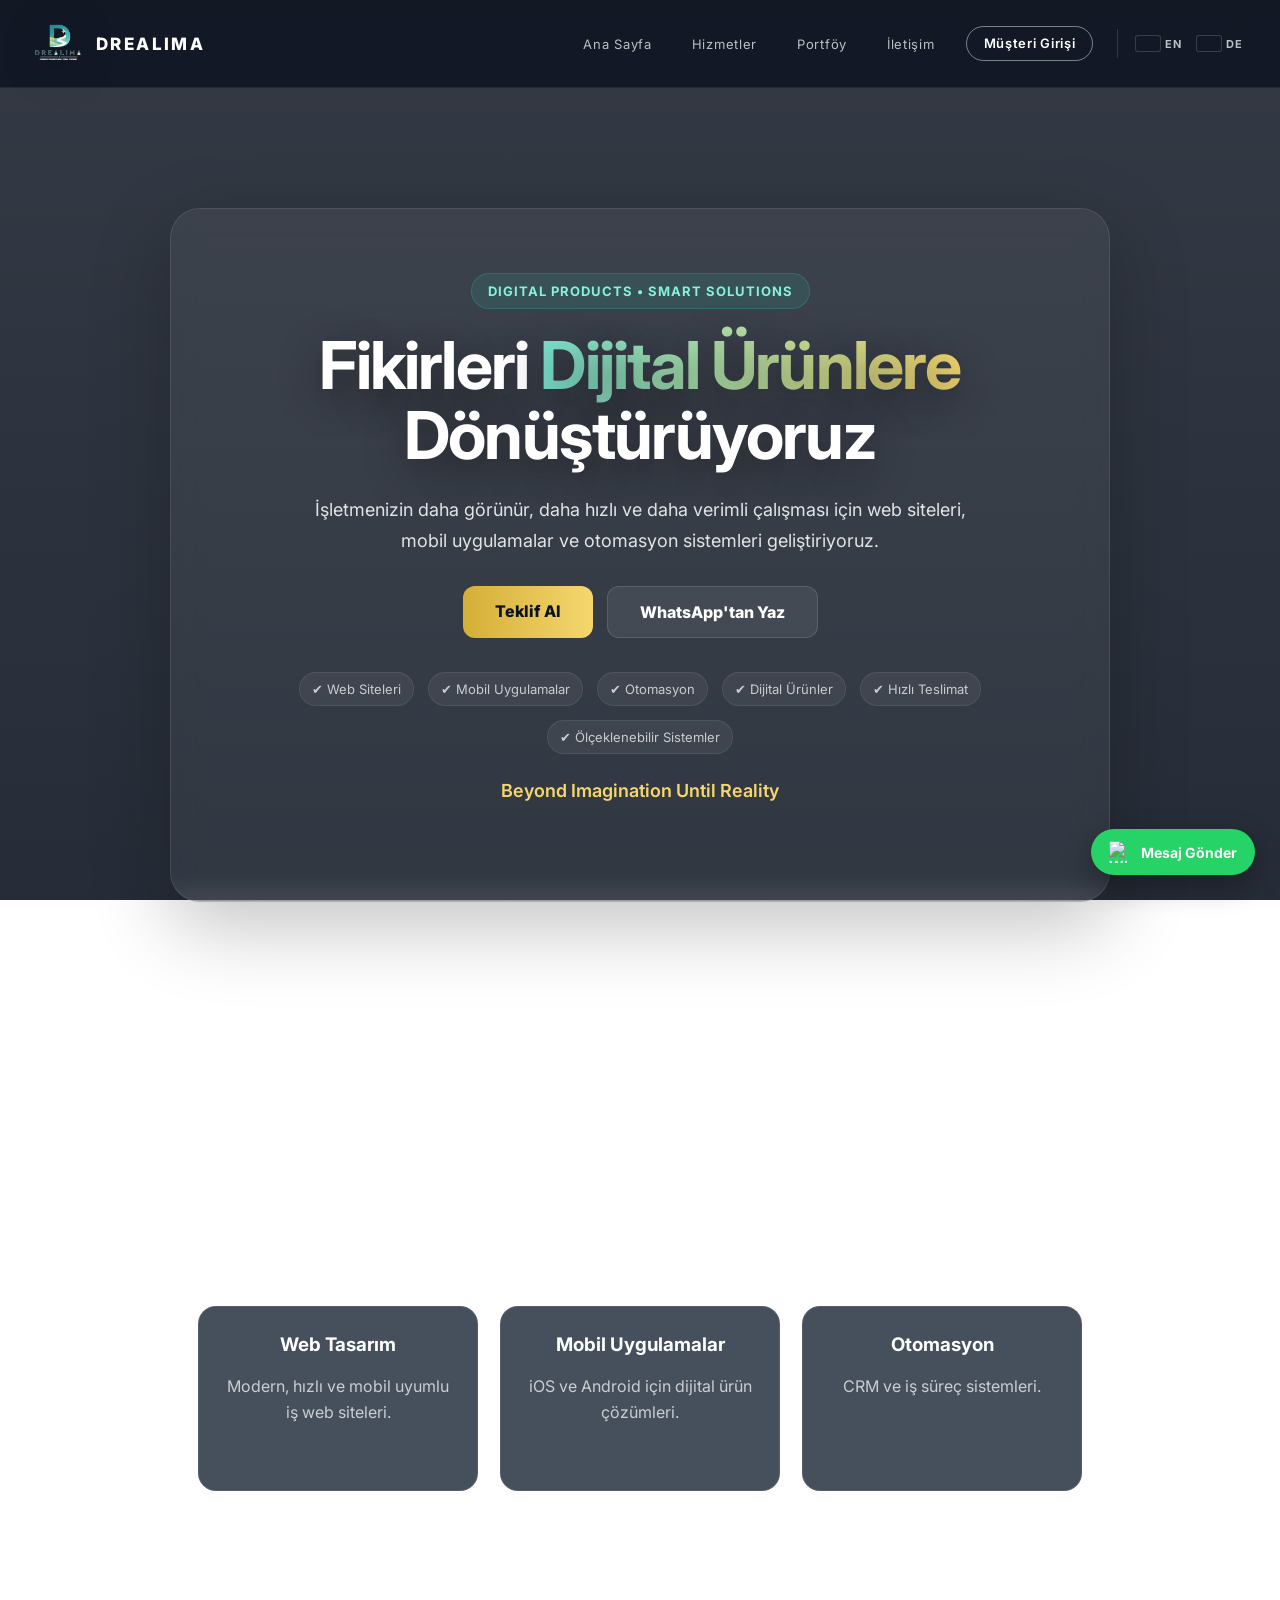
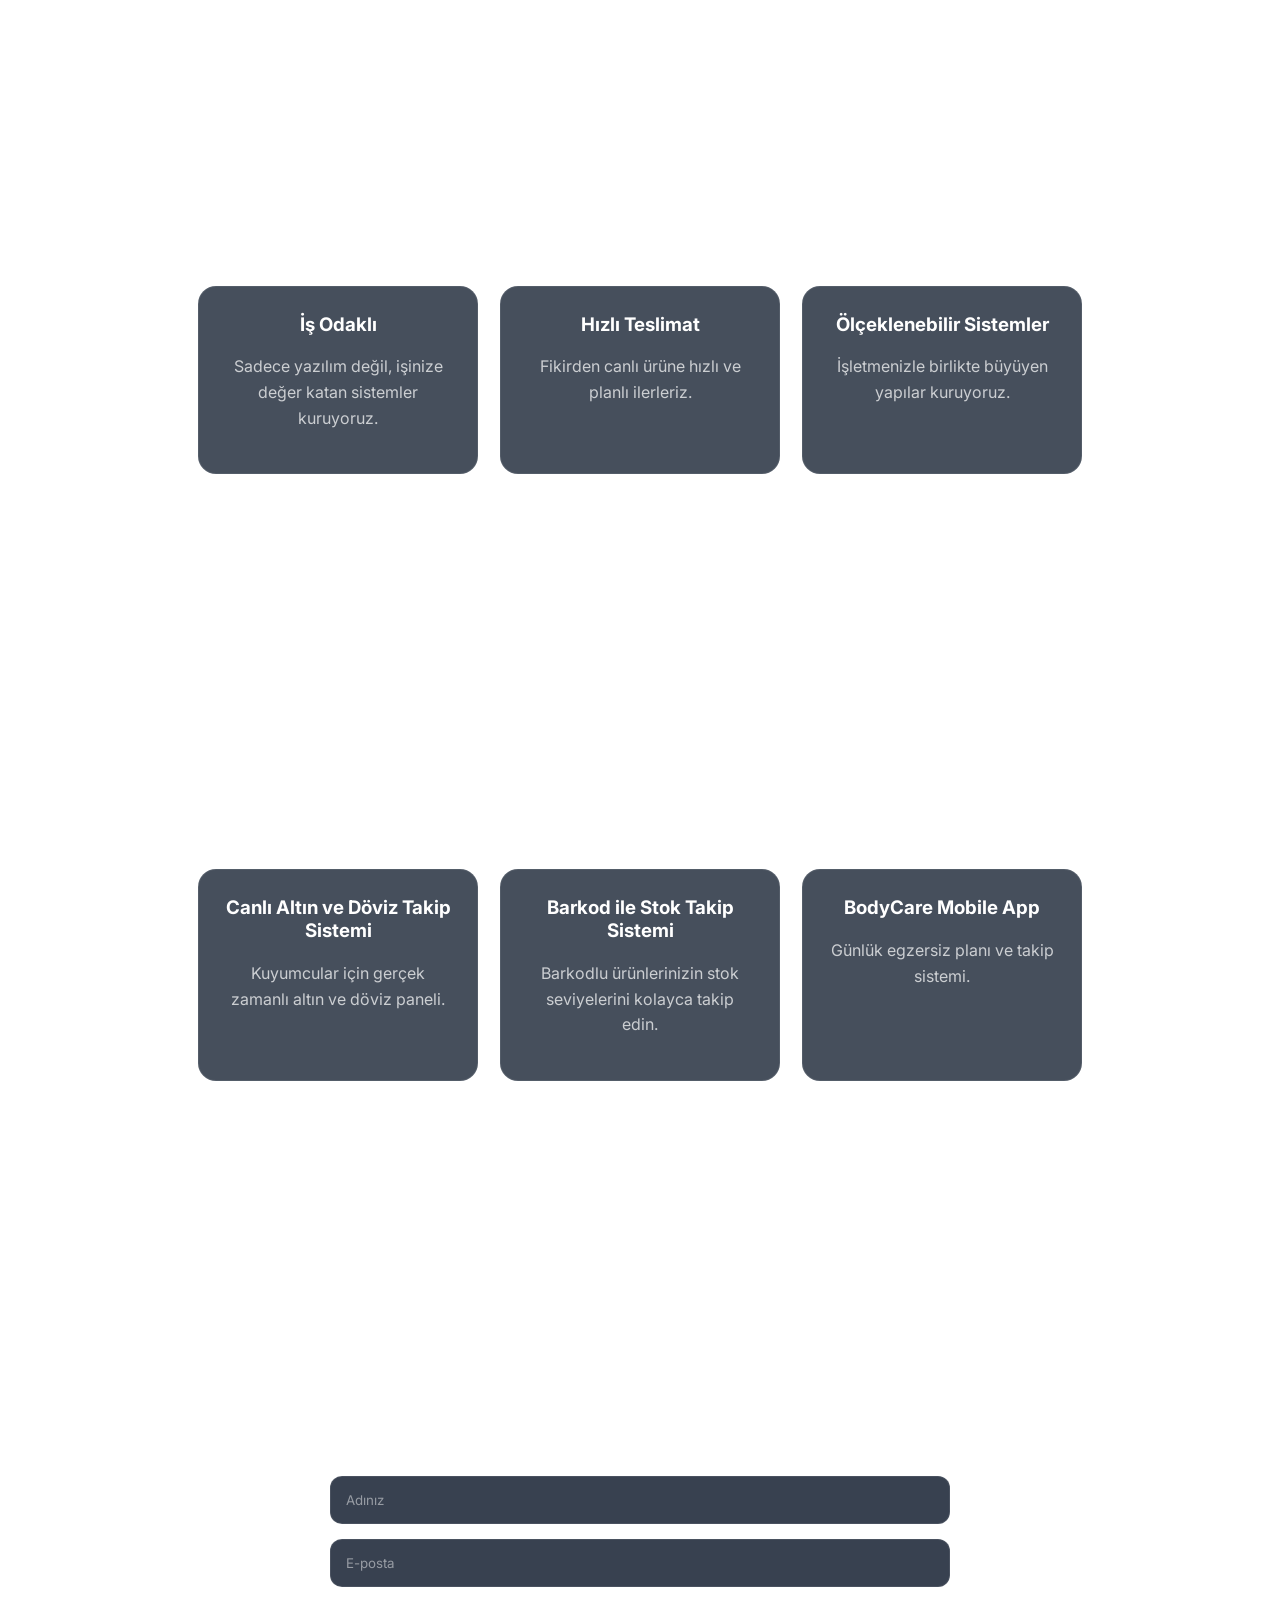
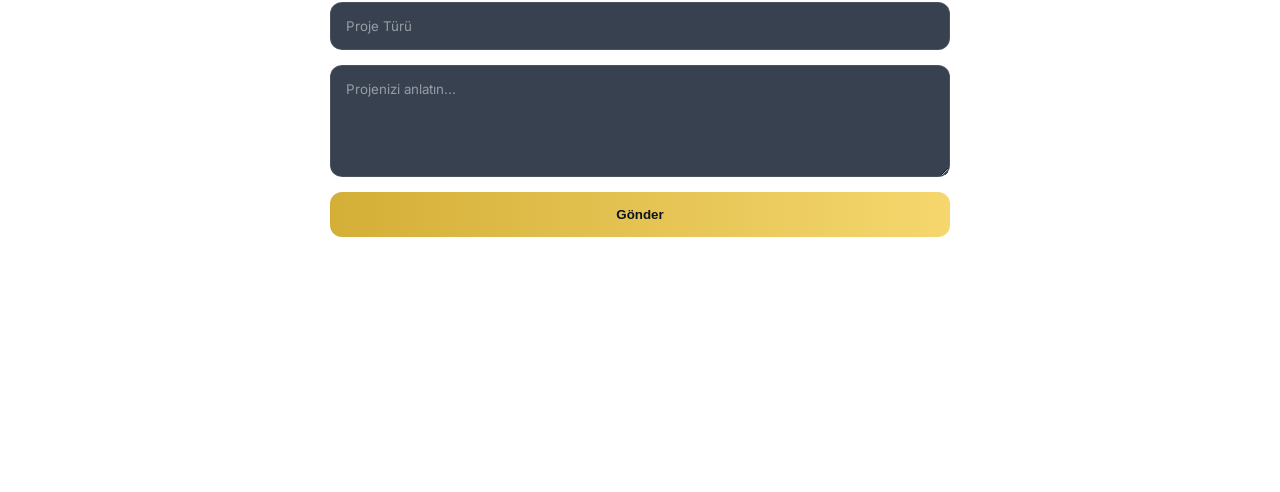
==== index.html @ a4b2d935 "Ana bölüm yukarı taşındı" ====
<!DOCTYPE html>
<html lang="tr">
<head>
<meta charset="UTF-8">
<meta name="viewport" content="width=device-width, initial-scale=1.0">
<title>DREALIMA - Dijital Büyüme Sistemleri</title>
<link rel="icon" href="minilogo.png" type="image/png">

<script async src="https://www.googletagmanager.com/gtag/js?id=AW-18131739913"></script>
<script>
window.dataLayer = window.dataLayer || [];
function gtag(){dataLayer.push(arguments);}
gtag('js', new Date());
gtag('config', 'AW-18131739913');
</script>

<link href="https://fonts.googleapis.com/css2?family=Inter:wght@300;400;500;600;700;800&display=swap" rel="stylesheet">
<link rel="stylesheet" href="https://cdnjs.cloudflare.com/ajax/libs/font-awesome/6.5.0/css/all.min.css">

<style>
.client-portal-button {
    display: inline-flex;
    align-items: center;
    justify-content: center;
    padding: 10px 17px;
    border: 1px solid rgba(255, 255, 255, 0.45);
    border-radius: 999px;
    color: #ffffff;
    text-decoration: none;
    font-weight: 600;
    line-height: 1;
    white-space: nowrap;
    transition: 0.2s ease;
}

.client-portal-button:hover {
    color: #081a3f;
    background: #ffffff;
}
* {
  box-sizing: border-box;
}

html {
  scroll-behavior: smooth;
}

body {
  margin: 0;
  font-family: 'Inter', sans-serif;
  color: #ffffff;
  background:
    linear-gradient(rgba(8, 15, 28, 0.82), rgba(8, 15, 28, 0.88)),
    url("bgimage.jpeg");
  background-size: cover;
  background-position: center;
  background-attachment: fixed;
}

/* NAVBAR */
header {
  position: sticky;
  top: 0;
  z-index: 1000;
  height: 88px;
  display: grid;
  grid-template-columns: minmax(220px, 1fr) auto;
  align-items: center;
  column-gap: 28px;
  padding: 16px 60px;
  background: rgba(8, 15, 28, 0.76);
  backdrop-filter: blur(18px);
  border-bottom: 1px solid rgba(255,255,255,0.08);
}

.logo {
  display: flex;
  align-items: center;
  gap: 12px;
  justify-self: start;
  text-decoration: none;
}

.logo img {
  width: 52px;
  height: 52px;
  object-fit: contain;
  display: block;
  filter: drop-shadow(0 8px 22px rgba(0,0,0,0.35));
}

.logo-text {
  color: #ffffff;
  font-size: 17px;
  font-weight: 800;
  letter-spacing: 2.4px;
  white-space: nowrap;
}

nav {
  display: flex;
  gap: 22px;
  align-items: center;
  justify-self: end;
}

nav a {
  color: rgba(255,255,255,0.72);
  text-decoration: none;
  font-size: 13px;
  letter-spacing: 0.7px;
  padding: 8px 9px;
  white-space: nowrap;
  border-radius: 8px;
  transition: 0.25s;
}

nav a:hover {
  color: white;
  background: rgba(255,255,255,0.07);
}

.hamburger {
  display: none;
  font-size: 28px;
  cursor: pointer;
}

.lang-switch {
  display: flex;
  align-items: center;
  gap: 4px;
  margin-left: 2px;
  padding-left: 12px;
  border-left: 1px solid rgba(255,255,255,0.14);
}

.lang-switch a {
  display: inline-flex;
  align-items: center;
  gap: 5px;
  padding: 7px 6px;
  font-size: 11px;
  font-weight: 700;
  letter-spacing: 0.4px;
}

.lang-switch img {
  width: 24px;
  height: 15px;
  object-fit: cover;
  border-radius: 2px;
  box-shadow: 0 0 0 1px rgba(255,255,255,0.16);
}

.instagram-icon {
  display: flex;
  align-items: center;
  justify-content: center;
  width: 27px;
  height: 27px;
  background: linear-gradient(45deg, #f58529, #dd2a7b, #8134af);
  color: white;
  border-radius: 50%;
  font-size: 18px;
}

.instagram-icon:hover {
  transform: scale(1.1);
}

/* HERO */
.hero {
  max-width: 1120px;
  margin: 40px auto 80px;
  padding: 80px 28px;
  text-align: center;
}

.hero-content {
  max-width: 940px;
  margin: 0 auto;
  padding: 64px 42px;
  background: rgba(255,255,255,0.055);
  border: 1px solid rgba(255,255,255,0.09);
  border-radius: 30px;
  backdrop-filter: blur(12px);
  box-shadow: 0 24px 80px rgba(0,0,0,0.24);
}

.eyebrow {
  display: inline-block;
  margin-bottom: 22px;
  padding: 9px 16px;
  border-radius: 999px;
  background: rgba(44,190,172,0.13);
  border: 1px solid rgba(44,190,172,0.24);
  color: #87f1de;
  font-size: 13px;
  font-weight: 700;
  letter-spacing: 1px;
}

.hero h1 {
  font-size: clamp(38px, 5.5vw, 66px);
  line-height: 1.06;
  margin: 0 0 24px;
  letter-spacing: -1.8px;
  text-shadow: 0 12px 42px rgba(0,0,0,0.45);
}

.hero h1 span {
  background: linear-gradient(90deg, #7ce6d4, #f5d76e);
  -webkit-background-clip: text;
  -webkit-text-fill-color: transparent;
}

.hero p {
  font-size: 18px;
  color: rgba(255,255,255,0.86);
  max-width: 700px;
  margin: 0 auto 30px;
  line-height: 1.7;
}

.hero-actions {
  display: flex;
  gap: 14px;
  justify-content: center;
  flex-wrap: wrap;
}

.btn {
  background: linear-gradient(90deg, #d4af37, #f5d76e);
  color: #0b1220;
  padding: 15px 32px;
  border-radius: 12px;
  font-weight: 800;
  text-decoration: none;
  display: inline-block;
  border: none;
  cursor: pointer;
  transition: 0.3s;
}

.btn:hover {
  transform: translateY(-2px);
  box-shadow: 0 14px 34px rgba(212,175,55,0.22);
}

.btn.secondary {
  background: rgba(255,255,255,0.07);
  color: white;
  border: 1px solid rgba(255,255,255,0.13);
}

.trust {
  margin-top: 34px;
  display: flex;
  justify-content: center;
  gap: 14px;
  flex-wrap: wrap;
  font-size: 13px;
  color: rgba(255,255,255,0.72);
}

.trust span {
  padding: 8px 12px;
  border-radius: 999px;
  background: rgba(255,255,255,0.055);
  border: 1px solid rgba(255,255,255,0.08);
}

/* SECTIONS */
.section {
  padding: 90px 60px;
  text-align: center;
}

.section-wrapper {
  max-width: 1120px;
  margin: 0 auto;
  padding: 60px 40px;
  background: rgba(255,255,255,0.045);
  border: 1px solid rgba(255,255,255,0.085);
  border-radius: 24px;
  backdrop-filter: blur(12px);
  transition: 0.3s;
}

.section-wrapper:hover {
  transform: translateY(-2px);
  border-color: rgba(212,175,55,0.22);
}

.section h2 {
  display: inline-block;
  padding: 10px 24px;
  margin: 0 0 42px;
  background: rgba(255,255,255,0.055);
  border: 1px solid rgba(255,255,255,0.09);
  border-radius: 14px;
  font-weight: 700;
  letter-spacing: 0.4px;
}

.cards {
  display: flex;
  justify-content: center;
  gap: 22px;
  flex-wrap: wrap;
}

.card {
  width: 280px;
  min-height: 185px;
  padding: 26px;
  border-radius: 18px;
  background: rgba(13, 24, 42, 0.76);
  border: 1px solid rgba(255,255,255,0.08);
  cursor: pointer;
  transition: 0.3s;
  backdrop-filter: blur(10px);
}

.card:hover {
  transform: translateY(-7px);
  border-color: rgba(44,190,172,0.26);
  box-shadow: 0 18px 44px rgba(0,0,0,0.22);
}

.card h3 {
  margin-top: 0;
  color: #ffffff;
}

.card p {
  color: rgba(255,255,255,0.72);
  line-height: 1.6;
}

.card-detail {
  opacity: 0;
  visibility: hidden;
  max-height: 0;
  overflow: hidden;
  transform: translateY(10px);
  transition: all 0.3s ease;
  font-style: italic;
}

.card:hover .card-detail,
.card.active .card-detail {
  opacity: 1;
  visibility: visible;
  max-height: 460px;
  transform: translateY(0);
}

.portfolio-img {
  width: 92%;
  object-fit: cover;
  border-radius: 10px;
  cursor: pointer;
  margin: 6px;
  border: 1px solid rgba(255,255,255,0.08);
}

/* MODAL */
.modal {
  display: none;
  position: fixed;
  inset: 0;
  background: rgba(0,0,0,0.66);
  justify-content: center;
  align-items: center;
  z-index: 9999;
}

.modal img {
  width: 80%;
  max-width: 850px;
  max-height: 85vh;
  background: white;
  padding: 12px;
  border-radius: 14px;
  box-shadow: 0 18px 50px rgba(0,0,0,0.45);
}

.modal img.small {
  max-width: 420px;
  width: 80%;
  max-height: 72vh;
}

/* FORM */
.contact-form {
  max-width: 620px;
  margin: 0 auto;
  display: flex;
  flex-direction: column;
  gap: 15px;
}

.contact-form input,
.contact-form textarea {
  padding: 15px;
  border-radius: 12px;
  border: 1px solid rgba(255,255,255,0.09);
  background: rgba(13,24,42,0.82);
  color: white;
  outline: none;
  font-family: inherit;
}

.contact-form input::placeholder,
.contact-form textarea::placeholder {
  color: rgba(255,255,255,0.48);
}

/* WHATSAPP */
.whatsapp-btn {
  position: fixed;
  bottom: 25px;
  right: 25px;
  display: flex;
  align-items: center;
  gap: 10px;
  background: #25D366;
  color: white;
  padding: 12px 18px;
  border-radius: 50px;
  font-size: 14px;
  font-weight: 700;
  text-decoration: none;
  box-shadow: 0 10px 30px rgba(0,0,0,0.32);
  z-index: 999;
  transition: 0.3s ease;
}

.whatsapp-btn img {
  width: 22px;
  height: 22px;
}

.whatsapp-btn:hover {
  transform: translateY(-2px) scale(1.03);
}

/* FOOTER */
footer {
  text-align: center;
  padding: 44px;
  color: rgba(255,255,255,0.42);
  font-size: 13px;
}

/* RESPONSIVE */
@media (max-width: 1680px) and (min-width: 1501px) {
  header {
    column-gap: 20px;
    padding-inline: 42px;
  }

  nav {
    gap: 12px;
  }

  nav a {
    padding-inline: 7px;
  }
}

@media (max-width: 1500px) and (min-width: 769px) {
  header {
    grid-template-columns: auto 1fr;
    padding-inline: 32px;
  }
}

@media (max-width: 768px) {
  header {
    height: 74px;
    display: flex;
    justify-content: space-between;
    padding: 12px 18px;
  }

  .logo img {
    width: 44px;
    height: 44px;
  }

  .logo {
    gap: 9px;
  }

  .logo-text {
    font-size: 14px;
    letter-spacing: 1.7px;
  }

  .hamburger {
    display: block;
  }

  nav {
    position: absolute;
    top: 74px;
    right: 16px;
    display: none;
    flex-direction: column;
    align-items: flex-start;
    gap: 8px;
    min-width: 210px;
    padding: 16px;
    background: rgba(8,15,28,0.96);
    border: 1px solid rgba(255,255,255,0.09);
    border-radius: 16px;
  }

  nav.active {
    display: flex;
  }

  .lang-switch {
    width: 100%;
    margin: 4px 0 0;
    padding: 12px 0 0;
    border-left: 0;
    border-top: 1px solid rgba(255,255,255,0.12);
  }

  .hero {
    margin: 35px auto 50px;
    padding: 54px 18px;
  }

  .hero-content {
    padding: 38px 22px;
    border-radius: 22px;
  }

  .hero p {
    font-size: 16px;
  }

  .section {
    padding: 58px 18px;
  }

  .section-wrapper {
    padding: 42px 20px;
  }

  .card {
    width: 100%;
  }

  .whatsapp-btn span {
    display: none;
  }

  .whatsapp-btn {
    padding: 14px;
  }
}
</style>
</head>

<body>

<header>
  <a href="#home" class="logo">
    <img src="minilogo.png" alt="Drealima Logo">
    <span class="logo-text">DREALIMA</span>
  </a>

  <div class="hamburger" onclick="toggleMenu()">☰</div>

  <nav>
    <a href="#home">Ana Sayfa</a>
    <a href="#services">Hizmetler</a>
    <a href="#portfolio">Portföy</a>
    <a href="#contact">İletişim</a>
    <a href="/portal/" class="client-portal-button">Müşteri Girişi</a>

    <div class="lang-switch" aria-label="Dil seçimi">
      <a href="en.html" lang="en" title="English" aria-label="English">
        <img src="en.png" alt=""> EN
      </a>
      <a href="de.html" lang="de" title="Deutsch" aria-label="Deutsch">
        <img src="de.png" alt=""> DE
      </a>
    </div>
  </nav>
  
</header>

<!--
    <a href="https://www.instagram.com/drealima_software/" target="_blank" class="instagram-icon">
      <i class="fa-brands fa-instagram"></i>
    </a>-->

<section class="hero" id="home">
  <div class="hero-content">
    <div class="eyebrow">DIGITAL PRODUCTS • SMART SOLUTIONS</div>

    <h1>Fikirleri <span>Dijital Ürünlere</span> Dönüştürüyoruz</h1>

    <p>
      İşletmenizin daha görünür, daha hızlı ve daha verimli çalışması için web siteleri,
      mobil uygulamalar ve otomasyon sistemleri geliştiriyoruz.
    </p>

    <div class="hero-actions">
      <a href="#contact" class="btn">Teklif Al</a>
      <a href="https://wa.me/905422443543?text=Merhaba%20Drealima%20hakkında%20bilgi%20almak%20istiyorum."
         class="btn secondary" target="_blank">WhatsApp'tan Yaz</a>
    </div>

    <div class="trust">
      <span>✔ Web Siteleri</span>
      <span>✔ Mobil Uygulamalar</span>
      <span>✔ Otomasyon</span>
      <span>✔ Dijital Ürünler</span>
      <span>✔ Hızlı Teslimat</span>
      <span>✔ Ölçeklenebilir Sistemler</span>
    </div>

    <p style="margin-top:22px; font-weight:600; color:#f5d76e;">
      Beyond Imagination Until Reality
    </p>
  </div>
</section>

<section class="section" id="services">
  <div class="section-wrapper">
    <h2>Hizmetler</h2>

    <div class="cards">
      <div class="card" onclick="toggleCard(this)">
        <h3>Web Tasarım</h3>
        <p>Modern, hızlı ve mobil uyumlu iş web siteleri.</p>
        <div class="card-detail">
          <p>İşletmeniz için SEO uyumlu, güven veren ve dönüşüm odaklı web siteleri geliştiriyoruz.</p>
        </div>
      </div>

      <div class="card" onclick="toggleCard(this)">
        <h3>Mobil Uygulamalar</h3>
        <p>iOS ve Android için dijital ürün çözümleri.</p>
        <div class="card-detail">
          <p>İşletmenizi müşterilerinizin cebinde yaşayan bir mobil deneyime dönüştürüyoruz.</p>
        </div>
      </div>

      <div class="card" onclick="toggleCard(this)">
        <h3>Otomasyon</h3>
        <p>CRM ve iş süreç sistemleri.</p>
        <div class="card-detail">
          <p>Operasyonlarınızı otomatikleştiren, zaman kazandıran ve büyümeye uygun sistemler kuruyoruz.</p>
        </div>
      </div>
    </div>
  </div>
</section>

<section class="section">
  <div class="section-wrapper">
    <h2>Neden DREALIMA?</h2>

    <div class="cards">
      <div class="card" onclick="toggleCard(this)">
        <h3>İş Odaklı</h3>
        <p>Sadece yazılım değil, işinize değer katan sistemler kuruyoruz.</p>
        <div class="card-detail">
          <p>Ürünleriniz görünürlük, müşteri kazanımı ve operasyonel kolaylık hedefiyle tasarlanır.</p>
        </div>
      </div>

      <div class="card" onclick="toggleCard(this)">
        <h3>Hızlı Teslimat</h3>
        <p>Fikirden canlı ürüne hızlı ve planlı ilerleriz.</p>
        <div class="card-detail">
          <p>Uzayan süreçler yerine, net kapsam ve hızlı teslimat yaklaşımıyla çalışırız.</p>
        </div>
      </div>

      <div class="card" onclick="toggleCard(this)">
        <h3>Ölçeklenebilir Sistemler</h3>
        <p>İşletmenizle birlikte büyüyen yapılar kuruyoruz.</p>
        <div class="card-detail">
          <p>Artan kullanıcı, işlem ve talep yoğunluğuna uyum sağlayabilecek sistemler tasarlarız.</p>
        </div>
      </div>
    </div>
  </div>
</section>

<section class="section" id="portfolio">
  <div class="section-wrapper">
    <h2>Portföy</h2>

    <div class="cards">
      <div class="card" onclick="toggleCard(this)">
        <h3>Canlı Altın ve Döviz Takip Sistemi</h3>
        <p>Kuyumcular için gerçek zamanlı altın ve döviz paneli.</p>
        <div class="card-detail">
          <img src="kuyum.png" onclick="openModal(this); event.stopPropagation();" class="portfolio-img" alt="Kuyum Panel">
          <img src="kuyum2.png" onclick="openModal(this); event.stopPropagation();" class="portfolio-img" alt="Kuyum Panel 2">
        </div>
      </div>

      <div class="card" onclick="toggleCard(this)">
        <h3>Barkod ile Stok Takip Sistemi</h3>
        <p>Barkodlu ürünlerinizin stok seviyelerini kolayca takip edin.</p>
        <div class="card-detail">
          <img src="Barkod.jpeg" onclick="openModal(this); event.stopPropagation();" class="portfolio-img small-modal" alt="Barkod Sistemi">
        </div>
      </div>

      <div class="card" onclick="toggleCard(this)">
        <h3>BodyCare Mobile App</h3>
        <p>Günlük egzersiz planı ve takip sistemi.</p>
        <div class="card-detail">
          <img src="bodyCare1.png" onclick="openModal(this); event.stopPropagation();" class="portfolio-img small-modal" alt="BodyCare App 1">
          <img src="bodyCare2.png" onclick="openModal(this); event.stopPropagation();" class="portfolio-img small-modal" alt="BodyCare App 2">
        </div>
      </div>
    </div>
  </div>
</section>

<div id="modal" class="modal" onclick="closeModal()">
  <img id="modalImg" alt="Portfolio Preview">
</div>

<section class="section" id="contact">
  <div class="section-wrapper">
    <h2>İletişim</h2>

    <form class="contact-form" id="contactForm">
      <input type="text" name="name" placeholder="Adınız" required>
      <input type="email" name="email" placeholder="E-posta" required>
      <input type="text" name="project_type" placeholder="Proje Türü" required>
      <textarea rows="5" name="message" placeholder="Projenizi anlatın..." required></textarea>
      <button type="submit" class="btn">Gönder</button>
    </form>
  </div>
</section>

<a href="https://wa.me/905422443543?text=Merhaba%20Drealima%20hakkında%20bilgi%20almak%20istiyorum."
   class="whatsapp-btn" target="_blank">
  <img src="https://cdn-icons-png.flaticon.com/512/733/733585.png" alt="WhatsApp">
  <span>Mesaj Gönder</span>
</a>

<footer>
  © 2026 DREALIMA. Tüm hakları saklıdır.
</footer>

<script>
function toggleCard(card) {
  card.classList.toggle("active");
}

function toggleMenu() {
  document.querySelector("nav").classList.toggle("active");
}

function openModal(img) {
  const modal = document.getElementById("modal");
  const modalImg = document.getElementById("modalImg");

  modal.style.display = "flex";
  modalImg.src = img.src;
  modalImg.className = "";

  if (img.classList.contains("small-modal")) {
    modalImg.classList.add("small");
  }
}

function closeModal() {
  document.getElementById("modal").style.display = "none";
}
</script>

<script src="https://cdn.jsdelivr.net/npm/@emailjs/browser@4/dist/email.min.js"></script>

<script>
(function(){
  emailjs.init("X3IaFp_DgslGbNzF3");
})();

document.getElementById("contactForm").addEventListener("submit", function(e){
  e.preventDefault();

  const form = this;
  const button = form.querySelector("button");

  button.innerText = "Gönderiliyor...";
  button.disabled = true;

  emailjs.sendForm(
    "service_b9nd7il",
    "template_bo38nmv",
    form
  ).then(function(){
    alert("Mailiniz iletildi!");
    form.reset();
    button.innerText = "Gönder";
    button.disabled = false;
  }, function(error){
    alert("Mail gönderilemedi.");
    console.log(error);
    button.innerText = "Gönder";
    button.disabled = false;
  });
});
</script>

</body>
</html>
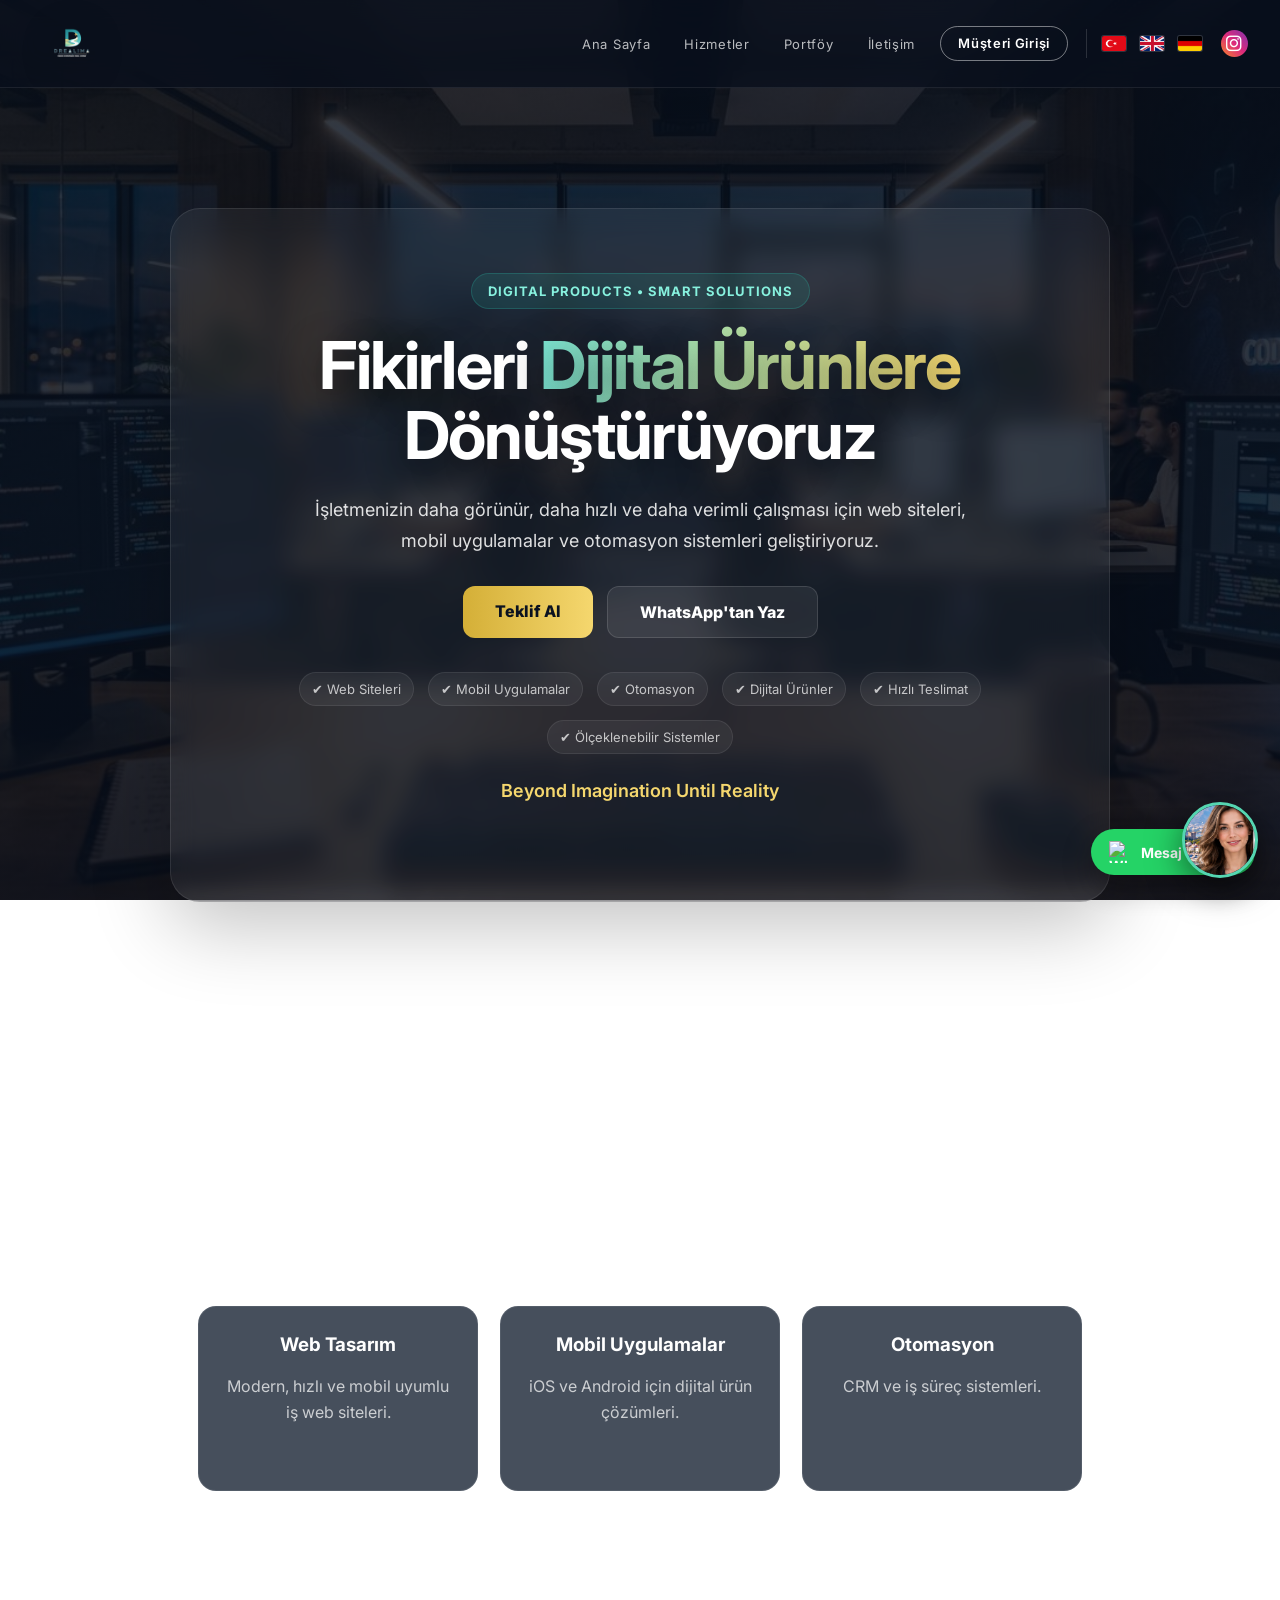
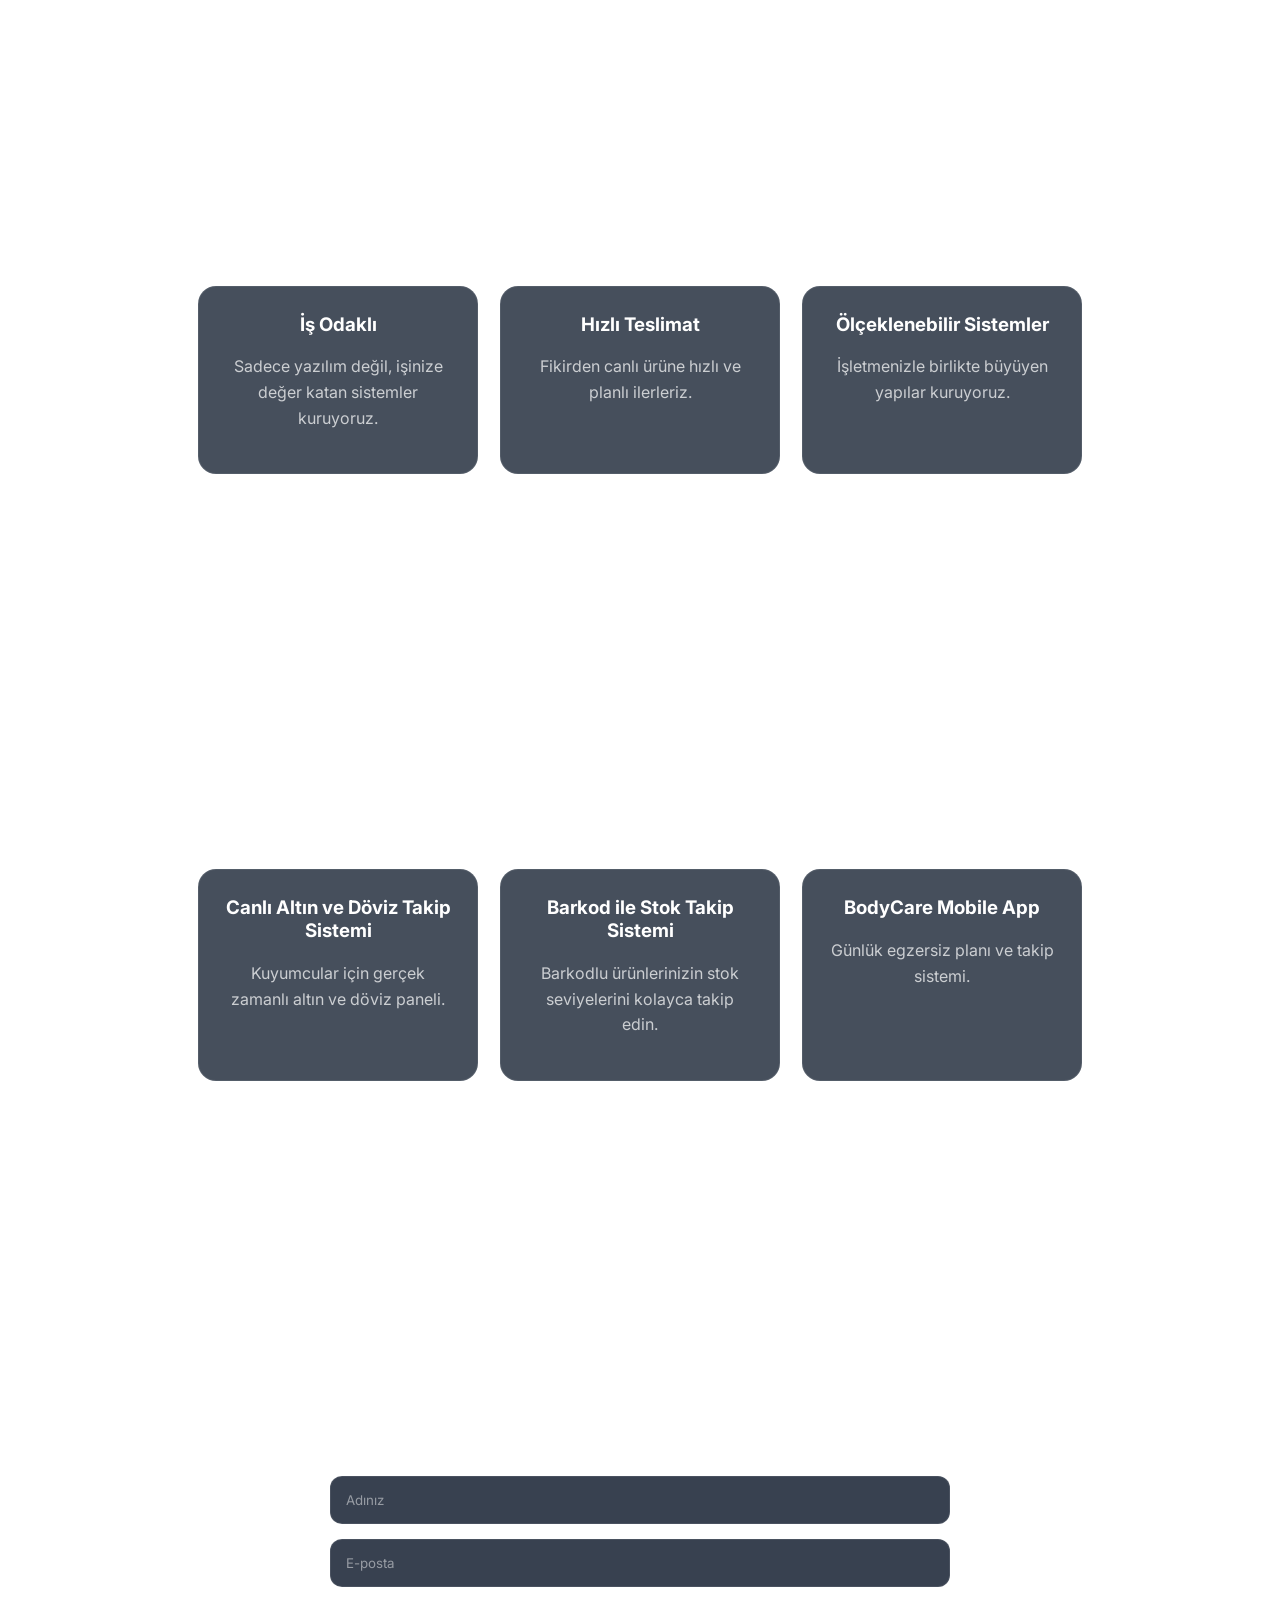
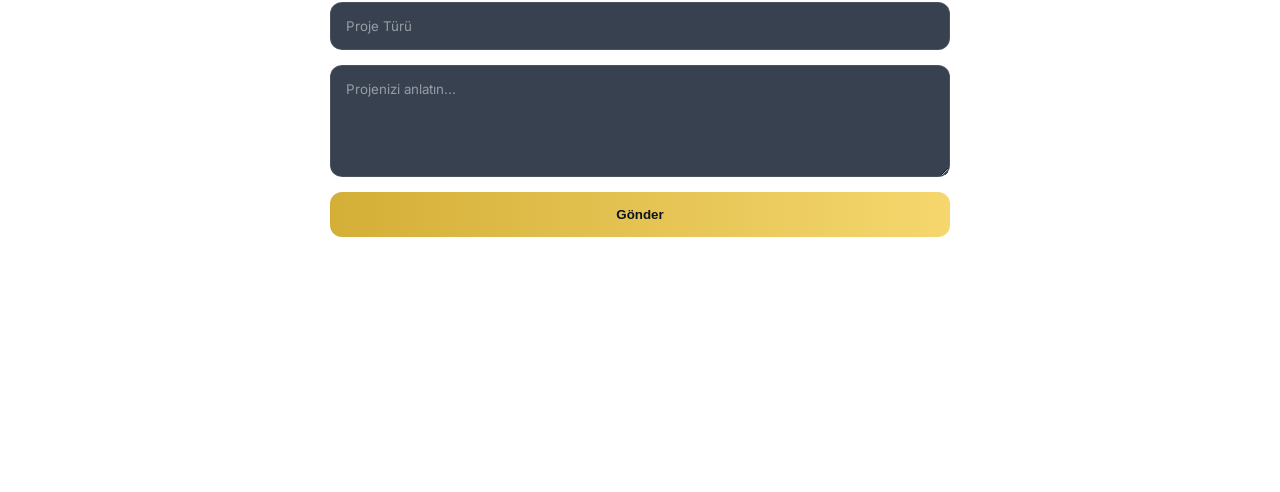
==== commit b3f7c423: "Restore Drealima website files" ====
--- a/index.html
+++ b/index.html
@@ -64,7 +64,7 @@
   z-index: 1000;
   height: 88px;
   display: grid;
-  grid-template-columns: minmax(220px, 1fr) auto;
+  grid-template-columns: 150px minmax(230px, 1fr) auto;
   align-items: center;
   column-gap: 28px;
   padding: 16px 60px;
@@ -76,25 +76,38 @@
 .logo {
   display: flex;
   align-items: center;
-  gap: 12px;
   justify-self: start;
   text-decoration: none;
 }
 
 .logo img {
-  width: 52px;
-  height: 52px;
+  width: auto;
+  height: 54px;
+  max-width: 112px;
   object-fit: contain;
   display: block;
   filter: drop-shadow(0 8px 22px rgba(0,0,0,0.35));
 }
 
-.logo-text {
+.nav-brand {
+  justify-self: center;
+  text-align: center;
+  white-space: nowrap;
+}
+
+.brand-name {
   color: #ffffff;
-  font-size: 17px;
+  font-size: 20px;
   font-weight: 800;
-  letter-spacing: 2.4px;
-  white-space: nowrap;
+  letter-spacing: 2.8px;
+}
+
+.brand-tag {
+  margin-top: 2px;
+  color: rgba(255,255,255,0.58);
+  font-size: 10px;
+  font-weight: 500;
+  letter-spacing: 1px;
 }
 
 nav {
@@ -129,7 +142,7 @@
 .lang-switch {
   display: flex;
   align-items: center;
-  gap: 4px;
+  gap: 8px;
   margin-left: 2px;
   padding-left: 12px;
   border-left: 1px solid rgba(255,255,255,0.14);
@@ -138,11 +151,7 @@
 .lang-switch a {
   display: inline-flex;
   align-items: center;
-  gap: 5px;
-  padding: 7px 6px;
-  font-size: 11px;
-  font-weight: 700;
-  letter-spacing: 0.4px;
+  padding: 7px 3px;
 }
 
 .lang-switch img {
@@ -471,14 +480,22 @@
   }
 }
 
-@media (max-width: 1500px) and (min-width: 769px) {
+@media (max-width: 1500px) and (min-width: 1051px) {
   header {
     grid-template-columns: auto 1fr;
     padding-inline: 32px;
   }
-}
-
-@media (max-width: 768px) {
+
+  .nav-brand {
+    display: none;
+  }
+
+  nav {
+    gap: 16px;
+  }
+}
+
+@media (max-width: 1050px) {
   header {
     height: 74px;
     display: flex;
@@ -487,17 +504,13 @@
   }
 
   .logo img {
-    width: 44px;
-    height: 44px;
-  }
-
-  .logo {
-    gap: 9px;
-  }
-
-  .logo-text {
-    font-size: 14px;
-    letter-spacing: 1.7px;
+    width: auto;
+    height: 48px;
+    max-width: 96px;
+  }
+
+  .nav-brand {
+    display: none;
   }
 
   .hamburger {
@@ -530,6 +543,9 @@
     border-left: 0;
     border-top: 1px solid rgba(255,255,255,0.12);
   }
+}
+
+@media (max-width: 768px) {
 
   .hero {
     margin: 35px auto 50px;
@@ -566,15 +582,20 @@
   }
 }
 </style>
+<link rel="stylesheet" href="avatar.css">
 </head>
 
 <body>
 
 <header>
   <a href="#home" class="logo">
-    <img src="minilogo.png" alt="Drealima Logo">
-    <span class="logo-text">DREALIMA</span>
+    <img src="logo.png" alt="Drealima Logo">
   </a>
+
+  <div class="nav-brand">
+    <div class="brand-name">DREALIMA</div>
+    <div class="brand-tag">Beyond Imagination Until Reality</div>
+  </div>
 
   <div class="hamburger" onclick="toggleMenu()">☰</div>
 
@@ -586,21 +607,27 @@
     <a href="/portal/" class="client-portal-button">Müşteri Girişi</a>
 
     <div class="lang-switch" aria-label="Dil seçimi">
+      <a href="index.html" lang="tr" title="Türkçe" aria-label="Türkçe">
+        <img src="tr.png" alt="">
+      </a>
       <a href="en.html" lang="en" title="English" aria-label="English">
-        <img src="en.png" alt=""> EN
+        <img src="en.png" alt="">
       </a>
       <a href="de.html" lang="de" title="Deutsch" aria-label="Deutsch">
-        <img src="de.png" alt=""> DE
+        <img src="de.png" alt="">
       </a>
     </div>
+
+    <a href="https://www.instagram.com/drealima_software/"
+       target="_blank"
+       rel="noopener noreferrer"
+       class="instagram-icon"
+       aria-label="Drealima Instagram">
+      <i class="fa-brands fa-instagram"></i>
+    </a>
   </nav>
   
 </header>
-
-<!--
-    <a href="https://www.instagram.com/drealima_software/" target="_blank" class="instagram-icon">
-      <i class="fa-brands fa-instagram"></i>
-    </a>-->
 
 <section class="hero" id="home">
   <div class="hero-content">
@@ -821,5 +848,7 @@
 });
 </script>
 
+<script>window.DREALIMA_AVATAR_API_URL = "http://localhost:5050/api/conversation";</script>
+<script defer src="avatar.js"></script>
 </body>
 </html>
--- a/avatar.css
+++ b/avatar.css
@@ -0,0 +1 @@
+#drai-launch{position:fixed;right:22px;bottom:22px;z-index:20000;width:76px;height:76px;border:3px solid #55d6b1;border-radius:50%;background:#0d2534;cursor:pointer;box-shadow:0 10px 35px #0008;overflow:hidden;padding:0}#drai-launch img{width:100%;height:100%;object-fit:cover}#drai-panel{position:fixed;right:22px;bottom:110px;width:min(390px,calc(100vw - 28px));height:min(590px,calc(100dvh - 145px));z-index:20001;background:#fff;color:#152436;border-radius:20px;box-shadow:0 20px 65px #0007;display:none;flex-direction:column;overflow:hidden;font:14px Inter,Arial,sans-serif}#drai-panel.open{display:flex}#drai-panel button,#drai-panel select,#drai-panel input{font:inherit}#drai-head{background:#0b2633;color:white;padding:14px;display:flex;align-items:center;gap:11px}#drai-head img{width:50px;height:50px;object-fit:cover;border-radius:50%}#drai-head strong{display:block}#drai-head small{color:#bce8dd}#drai-close{margin-left:auto;background:transparent;border:0;color:white;font-size:25px;cursor:pointer}#drai-messages{padding:15px;overflow:auto;flex:1;display:flex;flex-direction:column;gap:11px;background:#f6f9fa} .drai-bubble{max-width:88%;padding:11px 13px;border-radius:15px;line-height:1.5;white-space:pre-wrap;overflow-wrap:anywhere}.drai-bot{background:#fff;border:1px solid #e1e9eb;align-self:flex-start}.drai-user{background:#d5f2e9;align-self:flex-end}#drai-controls{border-top:1px solid #e4eaec;padding:10px;display:flex;gap:7px;align-items:center}#drai-input{min-width:0;flex:1;border:1px solid #cad7dc;border-radius:12px;padding:10px;color:#152436;background:white}#drai-controls button{border:0;background:#087e74;color:white;border-radius:11px;padding:10px 12px;cursor:pointer}#drai-controls button:disabled{opacity:.5;cursor:not-allowed}#drai-footer{padding:7px 12px;display:flex;justify-content:space-between;align-items:center;background:#fff;border-top:1px solid #edf1f2}#drai-footer select{background:#fff;color:#152436;border:1px solid #ddd;border-radius:6px}#drai-status{font-size:11px;color:#627580}#drai-mic.listening{background:#c43939;animation:drai-pulse 1s infinite}@keyframes drai-pulse{50%{box-shadow:0 0 0 7px #d8494930}}@media(max-width:520px){#drai-launch{right:12px;bottom:12px;width:66px;height:66px}#drai-panel{right:8px;bottom:88px;height:min(580px,calc(100dvh - 100px))}}
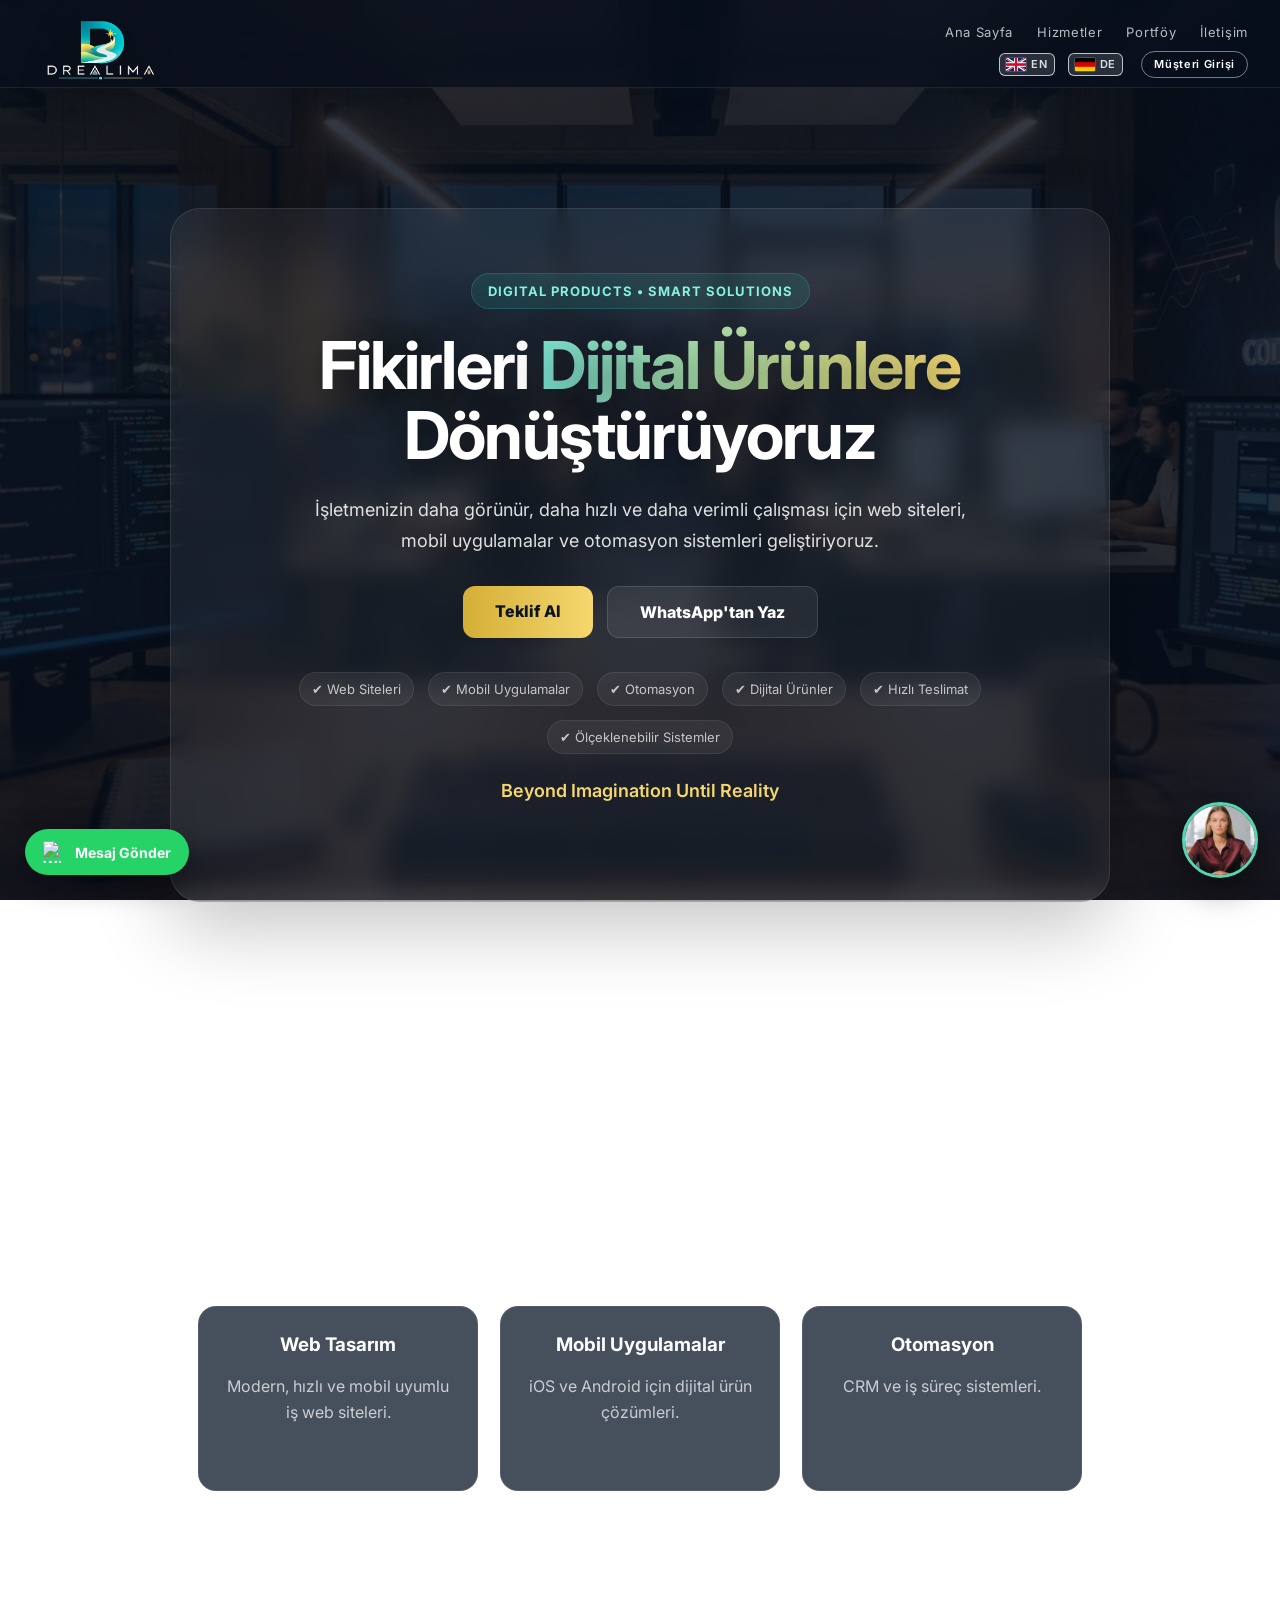
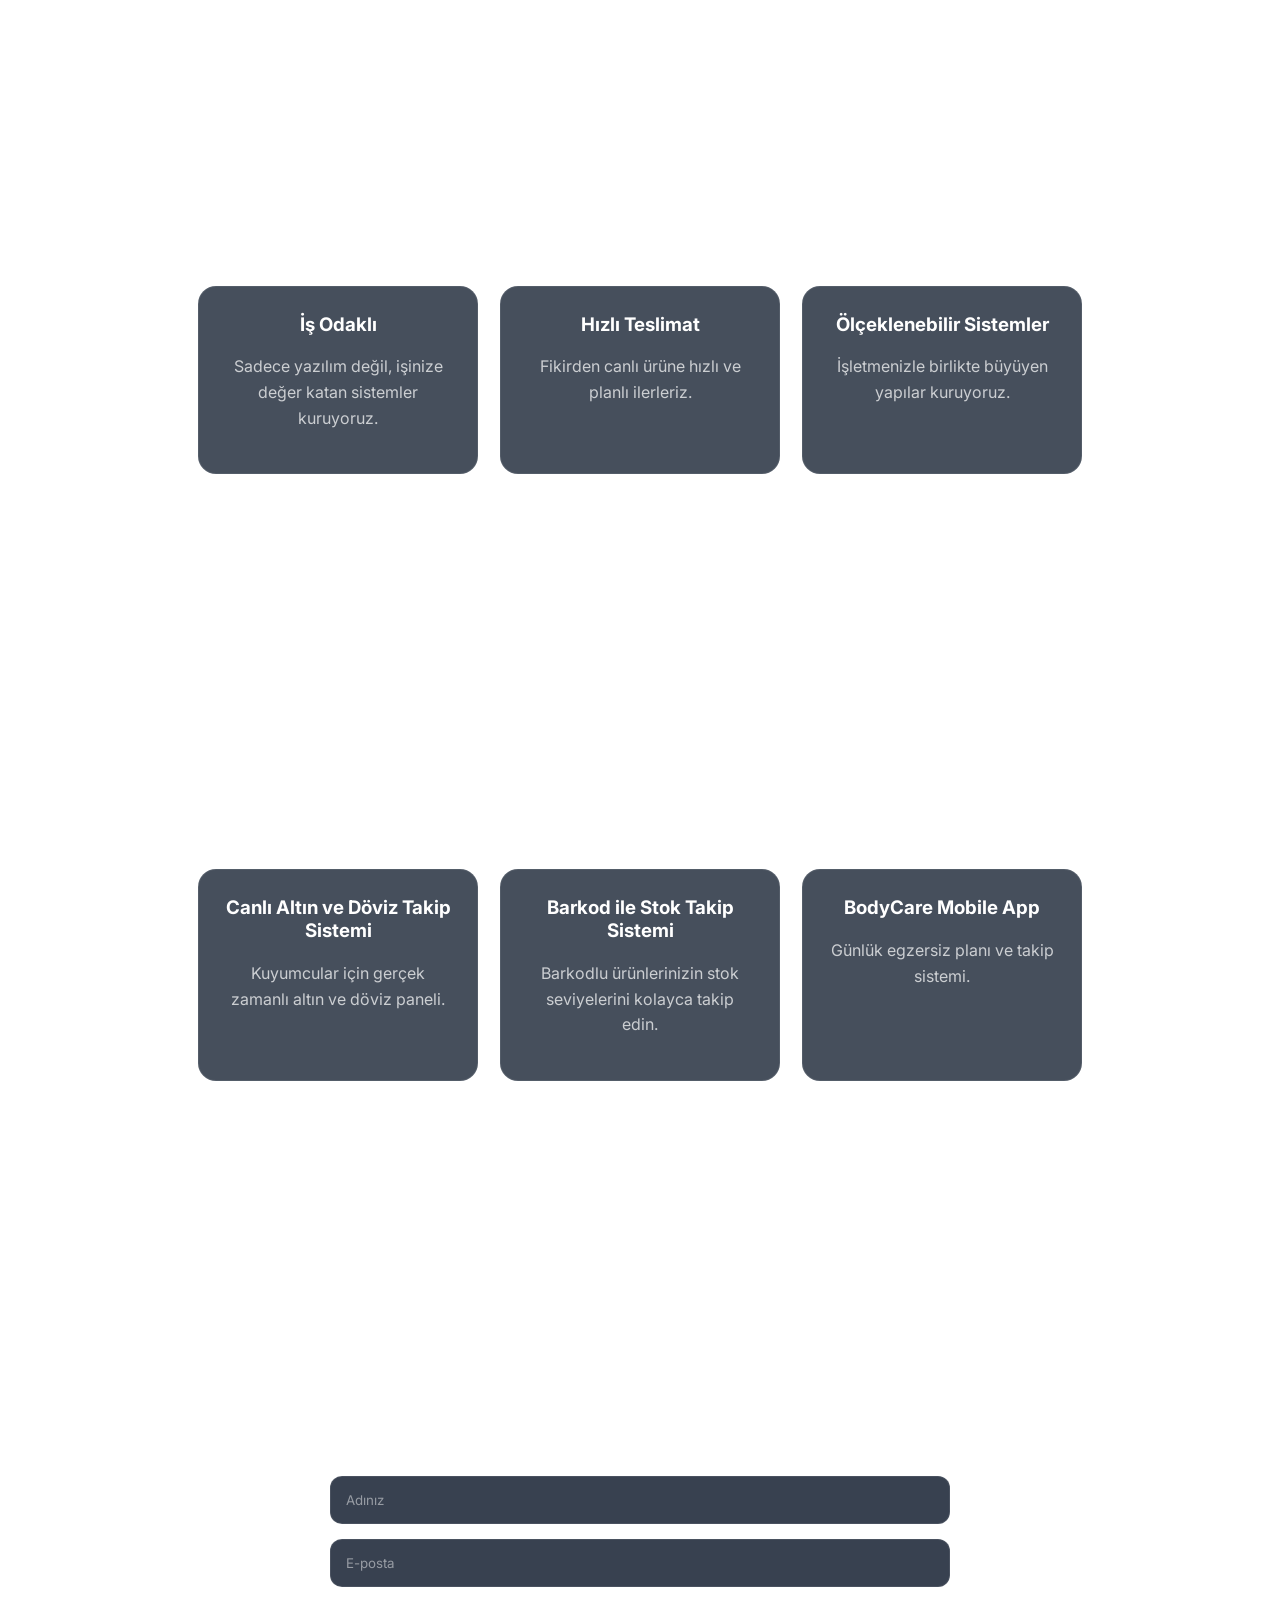
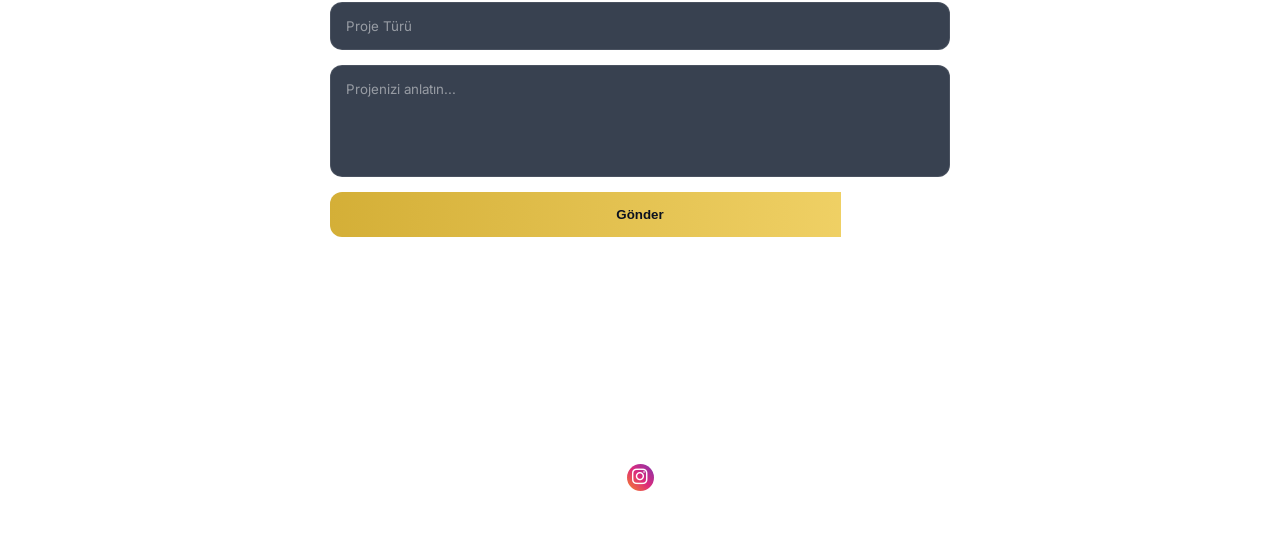
==== commit eda354ff: "Deploy current DrealimaCRM website" ====
--- a/index.html
+++ b/index.html
@@ -581,6 +581,111 @@
     padding: 14px;
   }
 }
+/* Only header language row and footer Instagram placement */
+@media (min-width: 1051px) {
+  header nav {
+    display: grid;
+    grid-template-columns: repeat(4, max-content);
+    justify-content: end;
+    justify-items: start;
+    align-content: start;
+    column-gap: 24px;
+    row-gap: 0;
+    position: relative;
+    padding-bottom: 35px;
+  }
+  /* Top navigation columns depend only on the four top labels. */
+  header nav > a:nth-child(-n+4) { padding-left: 0; padding-right: 0; }
+  header nav > a:nth-child(1) { grid-column: 1; grid-row: 1; }
+  header nav > a:nth-child(2) { grid-column: 2; grid-row: 1; }
+  header nav > a:nth-child(3) { grid-column: 3; grid-row: 1; }
+  header nav > a:nth-child(4) { grid-column: 4; grid-row: 1; }
+  header nav .client-portal-button {
+    font-size: 11px;
+    padding: 7px 12px;
+    position: absolute;
+    right: 0;
+    bottom: 0;
+  }
+  header nav .lang-switch {
+    gap: 5px;
+    position: absolute;
+    right: 125px;
+    bottom: 2px;
+    margin: 0;
+    padding: 0;
+    border-left: 0;
+  }
+  header nav .lang-switch a { padding: 4px 2px; }
+  header nav .lang-switch img { width: 20px; height: 13px; }
+}
+/* Language flags: light rounded-rectangle borders preserve the full flag. */
+header nav .lang-switch { gap: 13px; }
+header nav .lang-switch a {
+  width: 30px;
+  height: 23px;
+  padding: 3px;
+  display: inline-flex;
+  align-items: center;
+  justify-content: center;
+  border: 1px solid rgba(235, 244, 255, 0.75);
+  border-radius: 6px;
+  background: rgba(235, 244, 255, 0.14);
+}
+header nav .lang-switch img {
+  width: 20px;
+  height: 13px;
+  object-fit: fill;
+  border-radius: 1px;
+}
+@media (min-width: 1051px) {
+  /* Lift both second-row elements to leave more breathing room below. */
+  header nav .lang-switch { bottom: 7px; }
+  /* Center the 27px login button vertically with the 23px flag frames. */
+  header nav .client-portal-button { bottom: 5px; }
+}
+footer .instagram-icon {
+  display: inline-flex;
+  margin: 16px auto 0;
+  text-decoration: none;
+}
+/* Drealima logo and contact button layout improvements */
+header { grid-template-columns: minmax(180px, 220px) minmax(190px, 1fr) auto; }
+.logo { min-width: 0; }
+.logo img {
+  width: auto;
+  height: auto;
+  max-height: 62px;
+  max-width: 190px;
+  object-fit: contain;
+  object-position: left center;
+}
+.whatsapp-btn { left: 25px; right: auto; }
+@media (max-width: 1500px) and (min-width: 1051px) {
+  header { grid-template-columns: minmax(160px, 200px) 1fr; }
+}
+@media (max-width: 1050px) {
+  .logo img { width: auto; height: auto; max-height: 50px; max-width: 165px; }
+}
+@media (max-width: 520px) {
+  .whatsapp-btn { left: 12px; right: auto; bottom: 12px; }
+  .logo img { max-height: 45px; max-width: 150px; }
+}
+
+/* Language codes beside flags */
+header nav .lang-switch a {
+  width: auto;
+  min-width: 48px;
+  gap: 5px;
+  padding: 3px 6px;
+  white-space: nowrap;
+}
+header nav .lang-switch .lang-code {
+  font-size: 11px;
+  font-weight: 600;
+  line-height: 1;
+  color: rgba(255,255,255,.85);
+}
 </style>
 <link rel="stylesheet" href="avatar.css">
 </head>
@@ -604,27 +709,16 @@
     <a href="#services">Hizmetler</a>
     <a href="#portfolio">Portföy</a>
     <a href="#contact">İletişim</a>
-    <a href="/portal/" class="client-portal-button">Müşteri Girişi</a>
+    <a href="https://drealimaofficial.com/portal/dashboard.html" class="client-portal-button">Müşteri Girişi</a>
 
     <div class="lang-switch" aria-label="Dil seçimi">
-      <a href="index.html" lang="tr" title="Türkçe" aria-label="Türkçe">
-        <img src="tr.png" alt="">
-      </a>
       <a href="en.html" lang="en" title="English" aria-label="English">
-        <img src="en.png" alt="">
+        <img src="en.png" alt=""> <span class="lang-code">EN</span>
       </a>
       <a href="de.html" lang="de" title="Deutsch" aria-label="Deutsch">
-        <img src="de.png" alt="">
+        <img src="de.png" alt=""> <span class="lang-code">DE</span>
       </a>
     </div>
-
-    <a href="https://www.instagram.com/drealima_software/"
-       target="_blank"
-       rel="noopener noreferrer"
-       class="instagram-icon"
-       aria-label="Drealima Instagram">
-      <i class="fa-brands fa-instagram"></i>
-    </a>
   </nav>
   
 </header>
@@ -785,6 +879,15 @@
 
 <footer>
   © 2026 DREALIMA. Tüm hakları saklıdır.
+  <div>
+    <a href="https://www.instagram.com/drealima_software/"
+           target="_blank"
+           rel="noopener noreferrer"
+           class="instagram-icon"
+           aria-label="Drealima Instagram">
+          <i class="fa-brands fa-instagram"></i>
+        </a>
+  </div>
 </footer>
 
 <script>
@@ -848,7 +951,6 @@
 });
 </script>
 
-<script>window.DREALIMA_AVATAR_API_URL = "http://localhost:5050/api/conversation";</script>
 <script defer src="avatar.js"></script>
 </body>
 </html>
--- a/avatar.css
+++ b/avatar.css
@@ -1 +1,12 @@
 #drai-launch{position:fixed;right:22px;bottom:22px;z-index:20000;width:76px;height:76px;border:3px solid #55d6b1;border-radius:50%;background:#0d2534;cursor:pointer;box-shadow:0 10px 35px #0008;overflow:hidden;padding:0}#drai-launch img{width:100%;height:100%;object-fit:cover}#drai-panel{position:fixed;right:22px;bottom:110px;width:min(390px,calc(100vw - 28px));height:min(590px,calc(100dvh - 145px));z-index:20001;background:#fff;color:#152436;border-radius:20px;box-shadow:0 20px 65px #0007;display:none;flex-direction:column;overflow:hidden;font:14px Inter,Arial,sans-serif}#drai-panel.open{display:flex}#drai-panel button,#drai-panel select,#drai-panel input{font:inherit}#drai-head{background:#0b2633;color:white;padding:14px;display:flex;align-items:center;gap:11px}#drai-head img{width:50px;height:50px;object-fit:cover;border-radius:50%}#drai-head strong{display:block}#drai-head small{color:#bce8dd}#drai-close{margin-left:auto;background:transparent;border:0;color:white;font-size:25px;cursor:pointer}#drai-messages{padding:15px;overflow:auto;flex:1;display:flex;flex-direction:column;gap:11px;background:#f6f9fa} .drai-bubble{max-width:88%;padding:11px 13px;border-radius:15px;line-height:1.5;white-space:pre-wrap;overflow-wrap:anywhere}.drai-bot{background:#fff;border:1px solid #e1e9eb;align-self:flex-start}.drai-user{background:#d5f2e9;align-self:flex-end}#drai-controls{border-top:1px solid #e4eaec;padding:10px;display:flex;gap:7px;align-items:center}#drai-input{min-width:0;flex:1;border:1px solid #cad7dc;border-radius:12px;padding:10px;color:#152436;background:white}#drai-controls button{border:0;background:#087e74;color:white;border-radius:11px;padding:10px 12px;cursor:pointer}#drai-controls button:disabled{opacity:.5;cursor:not-allowed}#drai-footer{padding:7px 12px;display:flex;justify-content:space-between;align-items:center;background:#fff;border-top:1px solid #edf1f2}#drai-footer select{background:#fff;color:#152436;border:1px solid #ddd;border-radius:6px}#drai-status{font-size:11px;color:#627580}#drai-mic.listening{background:#c43939;animation:drai-pulse 1s infinite}@keyframes drai-pulse{50%{box-shadow:0 0 0 7px #d8494930}}@media(max-width:520px){#drai-launch{right:12px;bottom:12px;width:66px;height:66px}#drai-panel{right:8px;bottom:88px;height:min(580px,calc(100dvh - 100px))}}
+
+/* LiveAvatar video extension */
+#drai-live-actions{display:flex;gap:8px;padding:10px 12px;background:#f5faf8;border-bottom:1px solid #e2ece8}
+#drai-live-actions button{border:0;border-radius:10px;padding:10px 12px;background:#087e74;color:white;cursor:pointer;font-weight:600}
+#drai-live-actions button:disabled{opacity:.5;cursor:not-allowed}
+#drai-live-actions #drai-live-stop{background:#9f3444}
+#drai-video-box{display:none;background:#0a1822;position:relative;min-height:205px;max-height:245px;overflow:hidden}
+#drai-video-box.active{display:block}
+#drai-video{width:100%;height:245px;object-fit:cover;background:#0a1822;display:block}
+#drai-live-caption{position:absolute;bottom:8px;left:9px;right:9px;background:#071923b8;color:#fff;padding:7px 10px;border-radius:8px;font-size:12px}
+@media(max-width:520px){#drai-video{height:210px}#drai-video-box{min-height:190px;max-height:210px}}
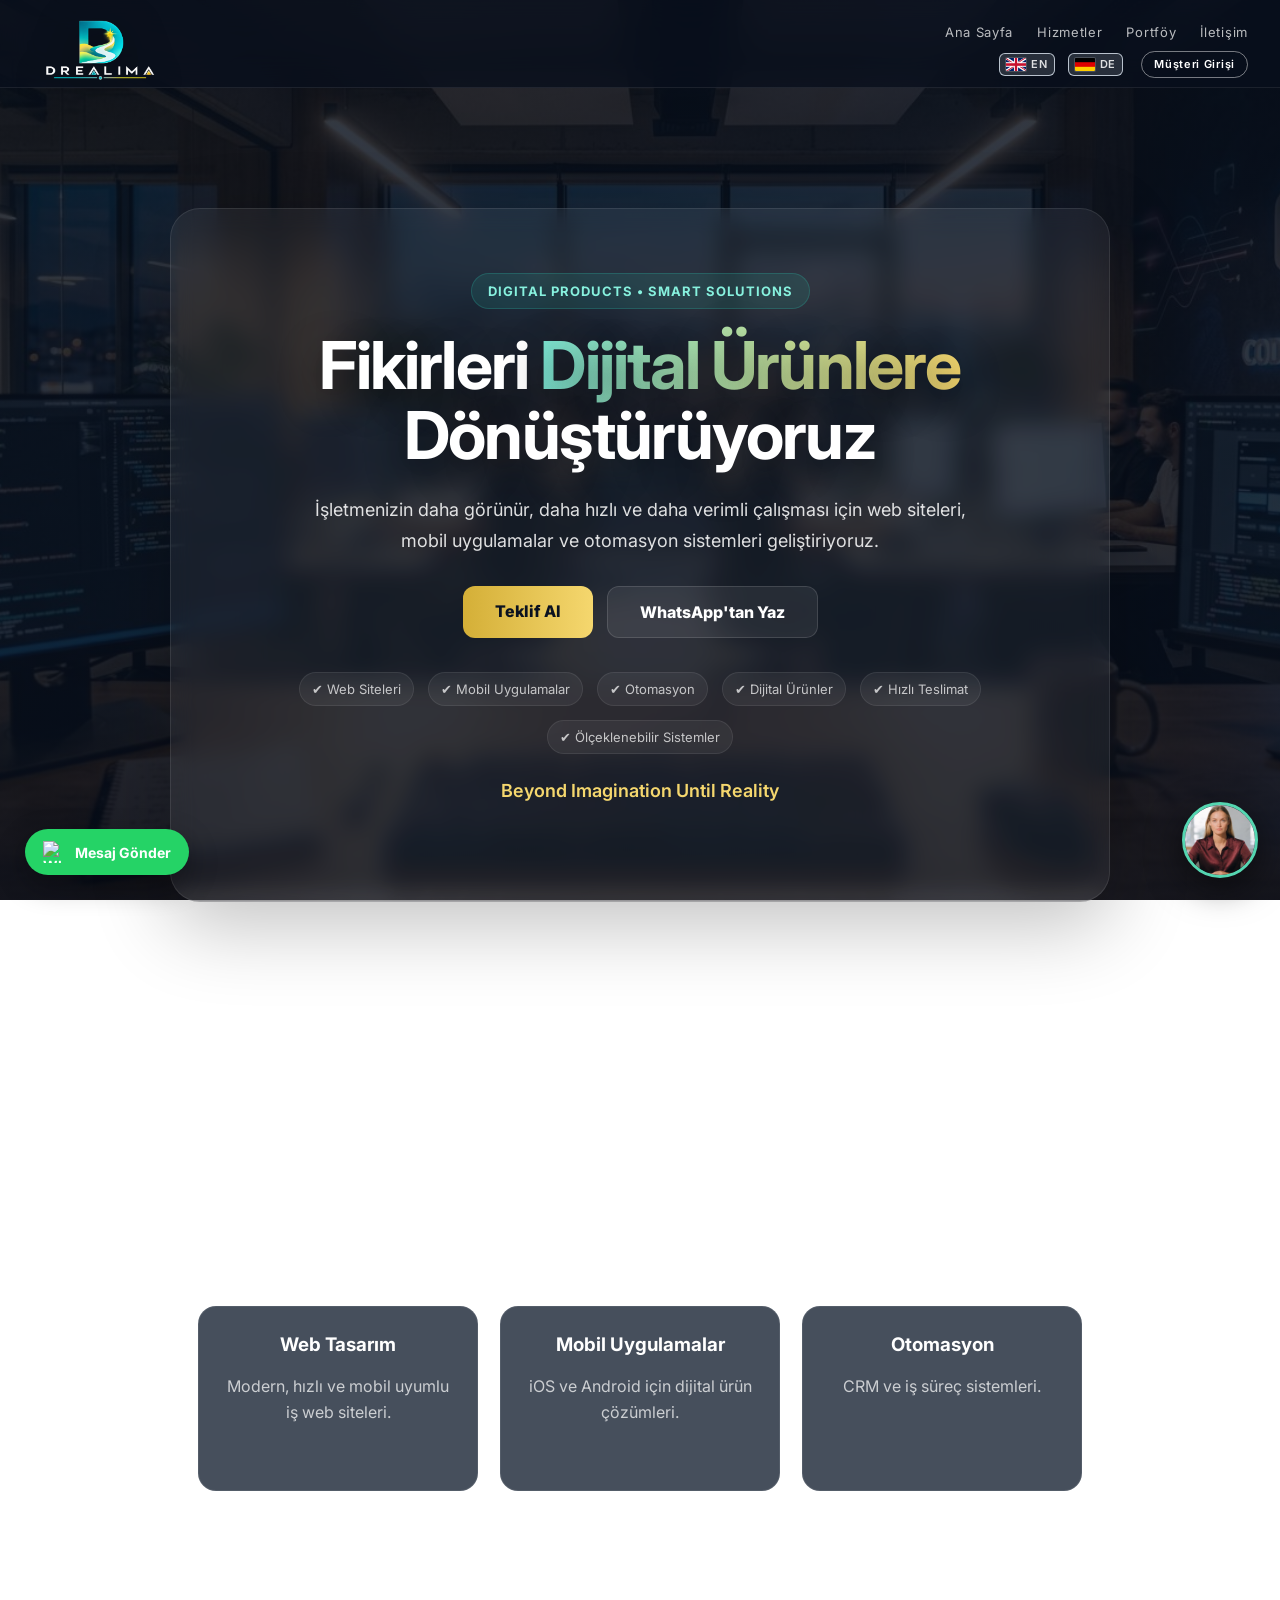
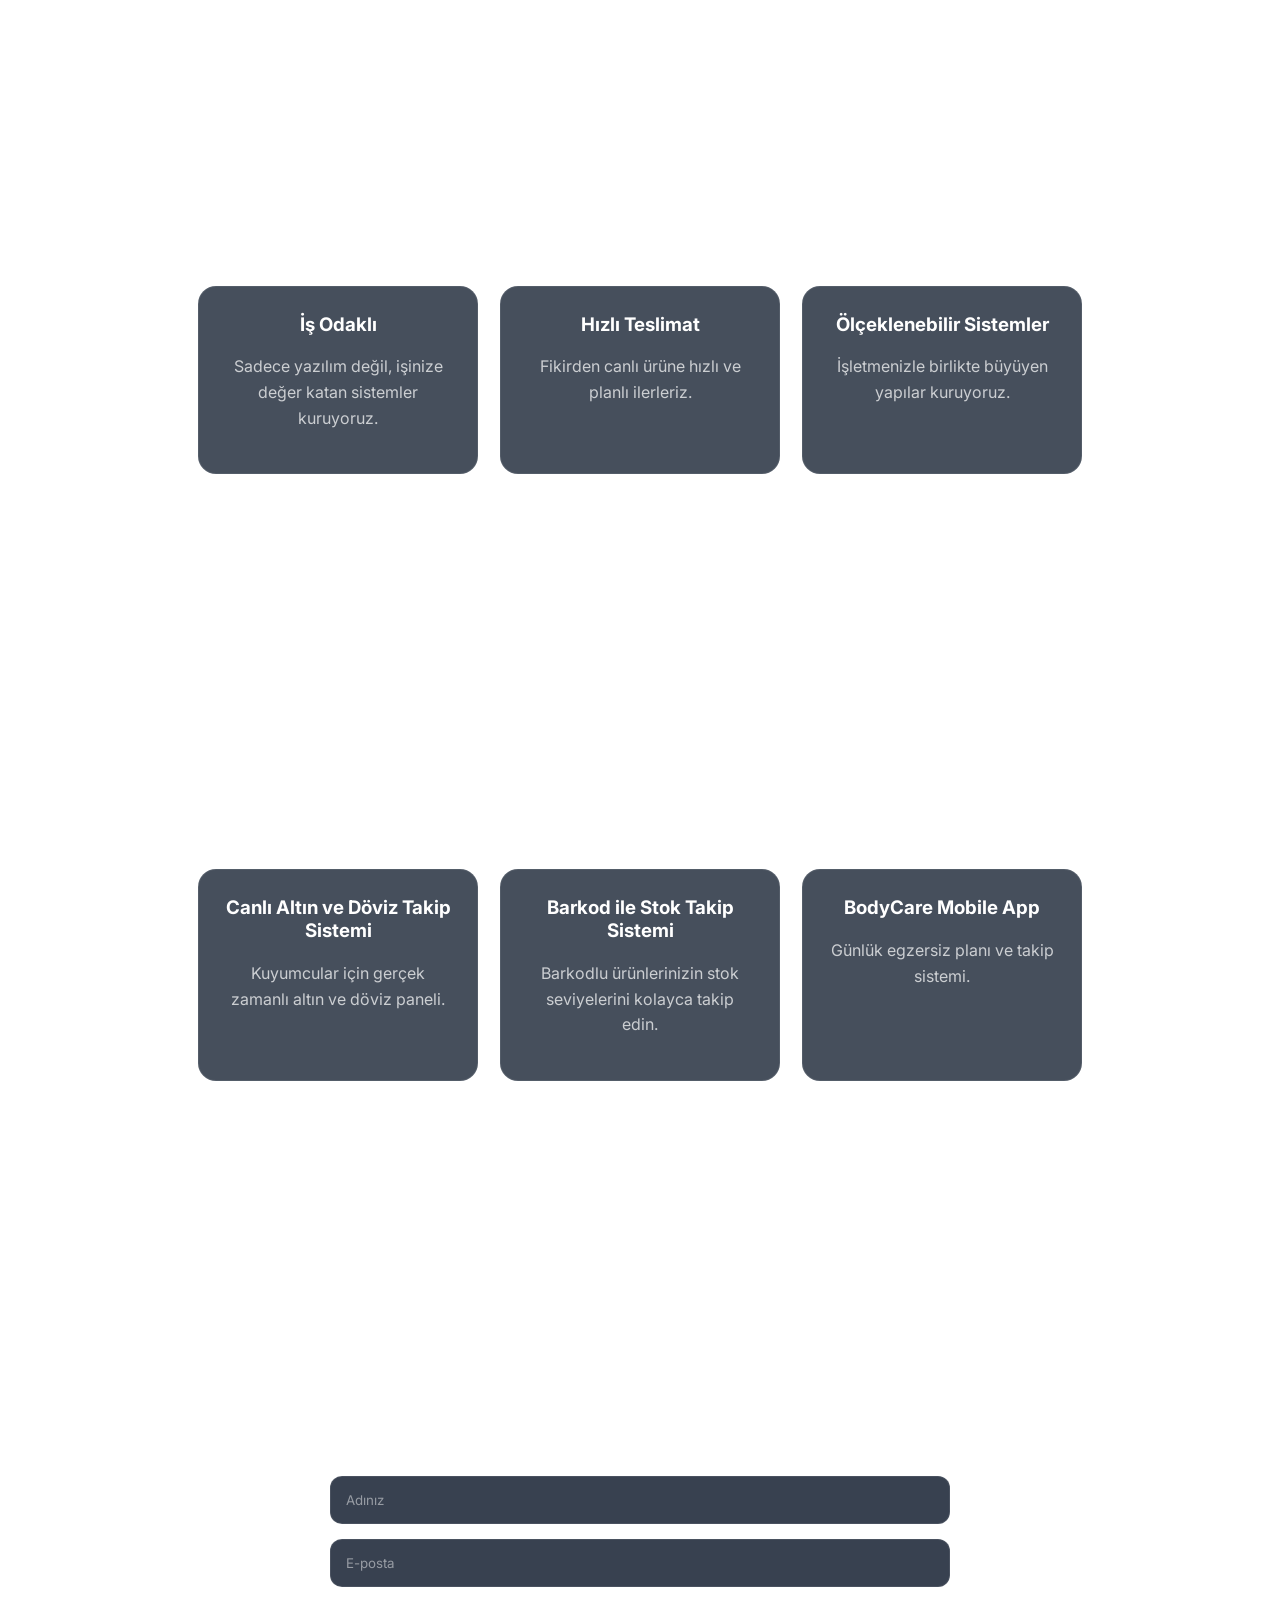
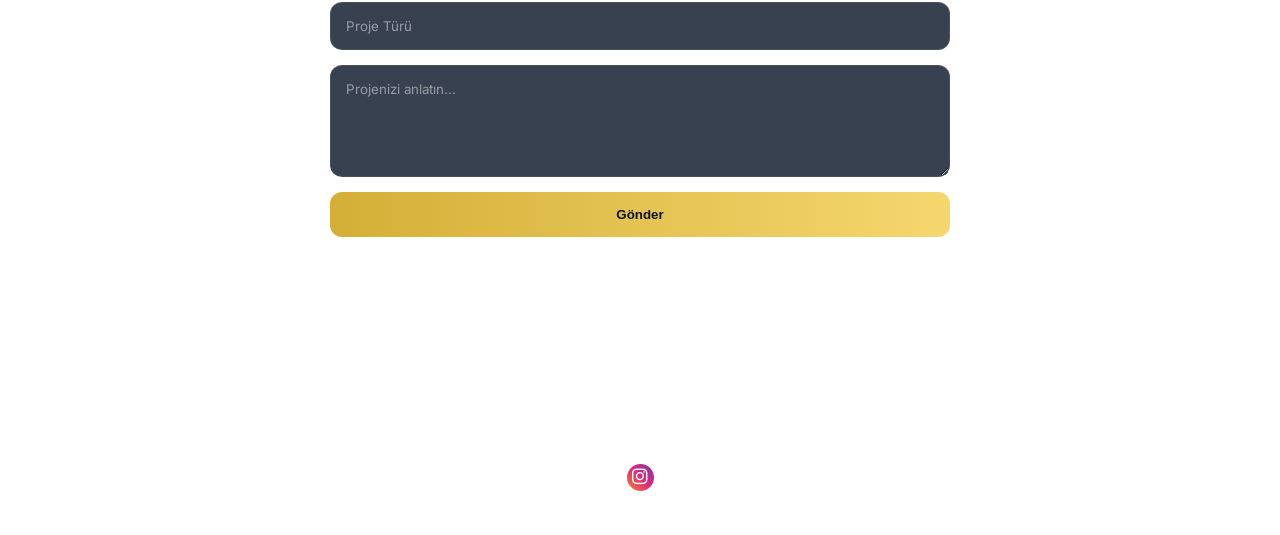
==== commit e8671147: "Resize Drealima logo across all languages" ====
--- a/index.html
+++ b/index.html
@@ -1,4 +1,4 @@
-<!DOCTYPE html>
+﻿<!DOCTYPE html>
 <html lang="tr">
 <head>
 <meta charset="UTF-8">
@@ -688,6 +688,20 @@
 }
 </style>
 <link rel="stylesheet" href="avatar.css">
+<style id="drealima-logo-size">
+img[src="logo.png"] {
+    width: 150px !important;
+    max-width: 100% !important;
+    height: auto !important;
+    object-fit: contain;
+}
+
+@media (max-width: 768px) {
+    img[src="logo.png"] {
+        width: 110px !important;
+    }
+}
+</style>
 </head>
 
 <body>
@@ -953,4 +967,4 @@
 
 <script defer src="avatar.js"></script>
 </body>
-</html>+</html>
--- a/avatar.css
+++ b/avatar.css
@@ -10,3 +10,155 @@
 #drai-video{width:100%;height:245px;object-fit:cover;background:#0a1822;display:block}
 #drai-live-caption{position:absolute;bottom:8px;left:9px;right:9px;background:#071923b8;color:#fff;padding:7px 10px;border-radius:8px;font-size:12px}
 @media(max-width:520px){#drai-video{height:210px}#drai-video-box{min-height:190px;max-height:210px}}
+
+/* ==========================================
+   DREALIMA AVATAR - MOBILE RESPONSIVE
+   Desktop tasarimini etkilemez
+   ========================================== */
+
+@media (max-width: 520px) {
+
+  /* Avatar acma butonu */
+  #drai-launch {
+    width: 54px;
+    height: 54px;
+    right: 12px;
+    bottom: 14px;
+    border-width: 2px;
+  }
+
+  /* Avatar ana penceresi */
+  #drai-panel {
+    width: min(330px, calc(100vw - 24px));
+    height: min(465px, calc(100dvh - 100px));
+    right: 12px;
+    bottom: 80px;
+    border-radius: 16px;
+    font-size: 12px;
+  }
+
+  /* Ust baslik */
+  #drai-head {
+    padding: 9px 11px;
+    gap: 8px;
+  }
+
+  #drai-head img {
+    width: 38px;
+    height: 38px;
+  }
+
+  #drai-close {
+    font-size: 22px;
+  }
+
+  /* Canli avatar butonlari */
+  #drai-live-actions {
+    padding: 7px 9px;
+    gap: 6px;
+  }
+
+  #drai-live-actions button {
+    padding: 8px 10px;
+    font-size: 12px;
+    border-radius: 8px;
+  }
+
+  /* Avatar video alani */
+  #drai-video-box {
+    min-height: 0;
+    max-height: 170px;
+  }
+
+  #drai-video {
+    height: 170px;
+    object-fit: cover;
+  }
+
+  #drai-live-caption {
+    font-size: 10px;
+    padding: 5px 7px;
+  }
+
+  /* Mesaj alani */
+  #drai-messages {
+    padding: 9px;
+    gap: 7px;
+    min-height: 0;
+  }
+
+  .drai-bubble {
+    padding: 8px 10px;
+    font-size: 12px;
+    line-height: 1.4;
+  }
+
+  /* Mesaj yazma alani */
+  #drai-controls {
+    padding: 7px;
+    gap: 5px;
+  }
+
+  #drai-input {
+    padding: 8px;
+    font-size: 12px;
+  }
+
+  #drai-controls button {
+    padding: 8px 9px;
+    font-size: 12px;
+  }
+
+  /* Alt bilgi */
+  #drai-footer {
+    padding: 5px 9px;
+  }
+
+  #drai-status {
+    font-size: 10px;
+  }
+}
+
+/* Kucuk ekranli telefonlar */
+@media (max-width: 360px) {
+
+  #drai-panel {
+    width: calc(100vw - 20px);
+    right: 10px;
+    height: min(420px, calc(100dvh - 95px));
+  }
+
+  #drai-video-box {
+    max-height: 145px;
+  }
+
+  #drai-video {
+    height: 145px;
+  }
+}
+
+/* Mobilde avatar acilirken sayfa kaymasini onle */
+@media (max-width: 520px) {
+  #drai-launch {
+    position: fixed !important;
+    right: 12px;
+    bottom: 14px;
+    transform: none;
+  }
+
+  #drai-panel {
+    position: fixed !important;
+    right: 12px;
+    bottom: 80px;
+    top: auto;
+    left: auto;
+    max-height: calc(100dvh - 100px);
+    overscroll-behavior: contain;
+  }
+
+  #drai-messages {
+    min-height: 0;
+    overflow-y: auto;
+    overscroll-behavior: contain;
+  }
+}
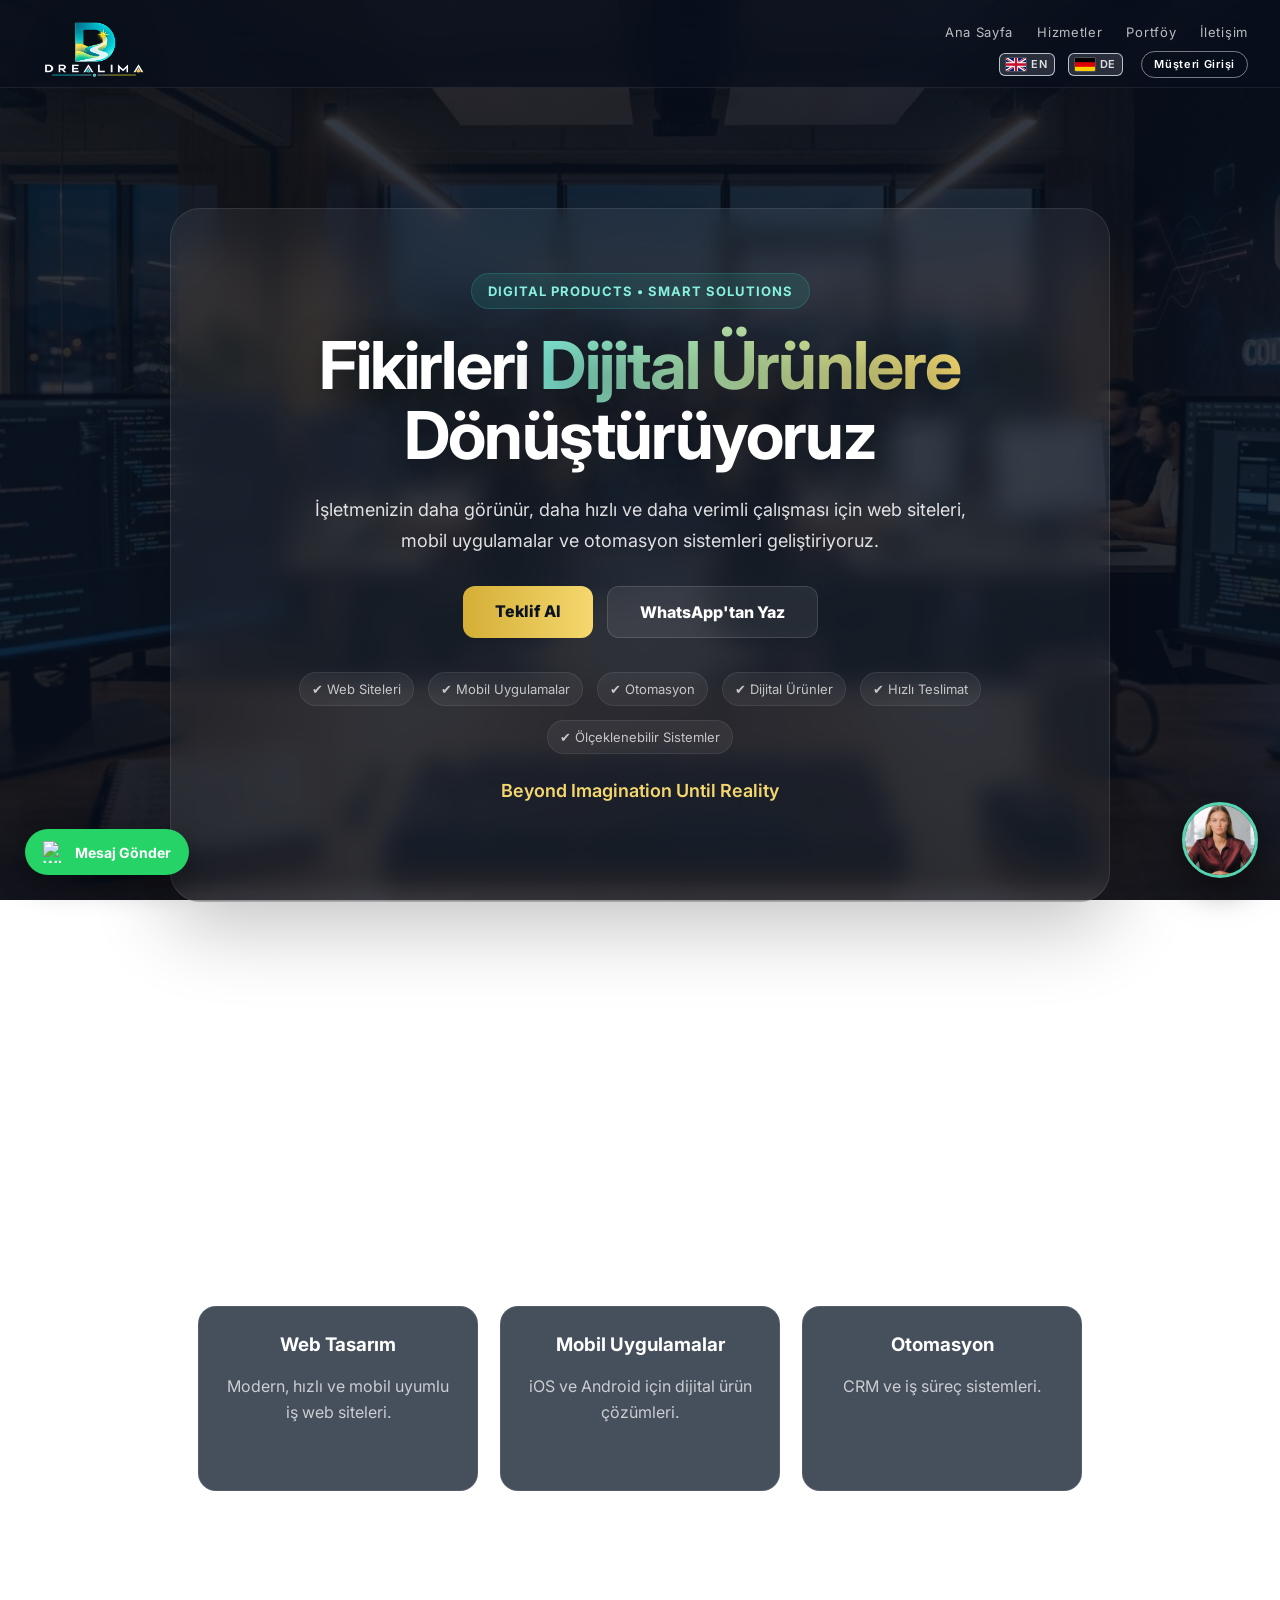
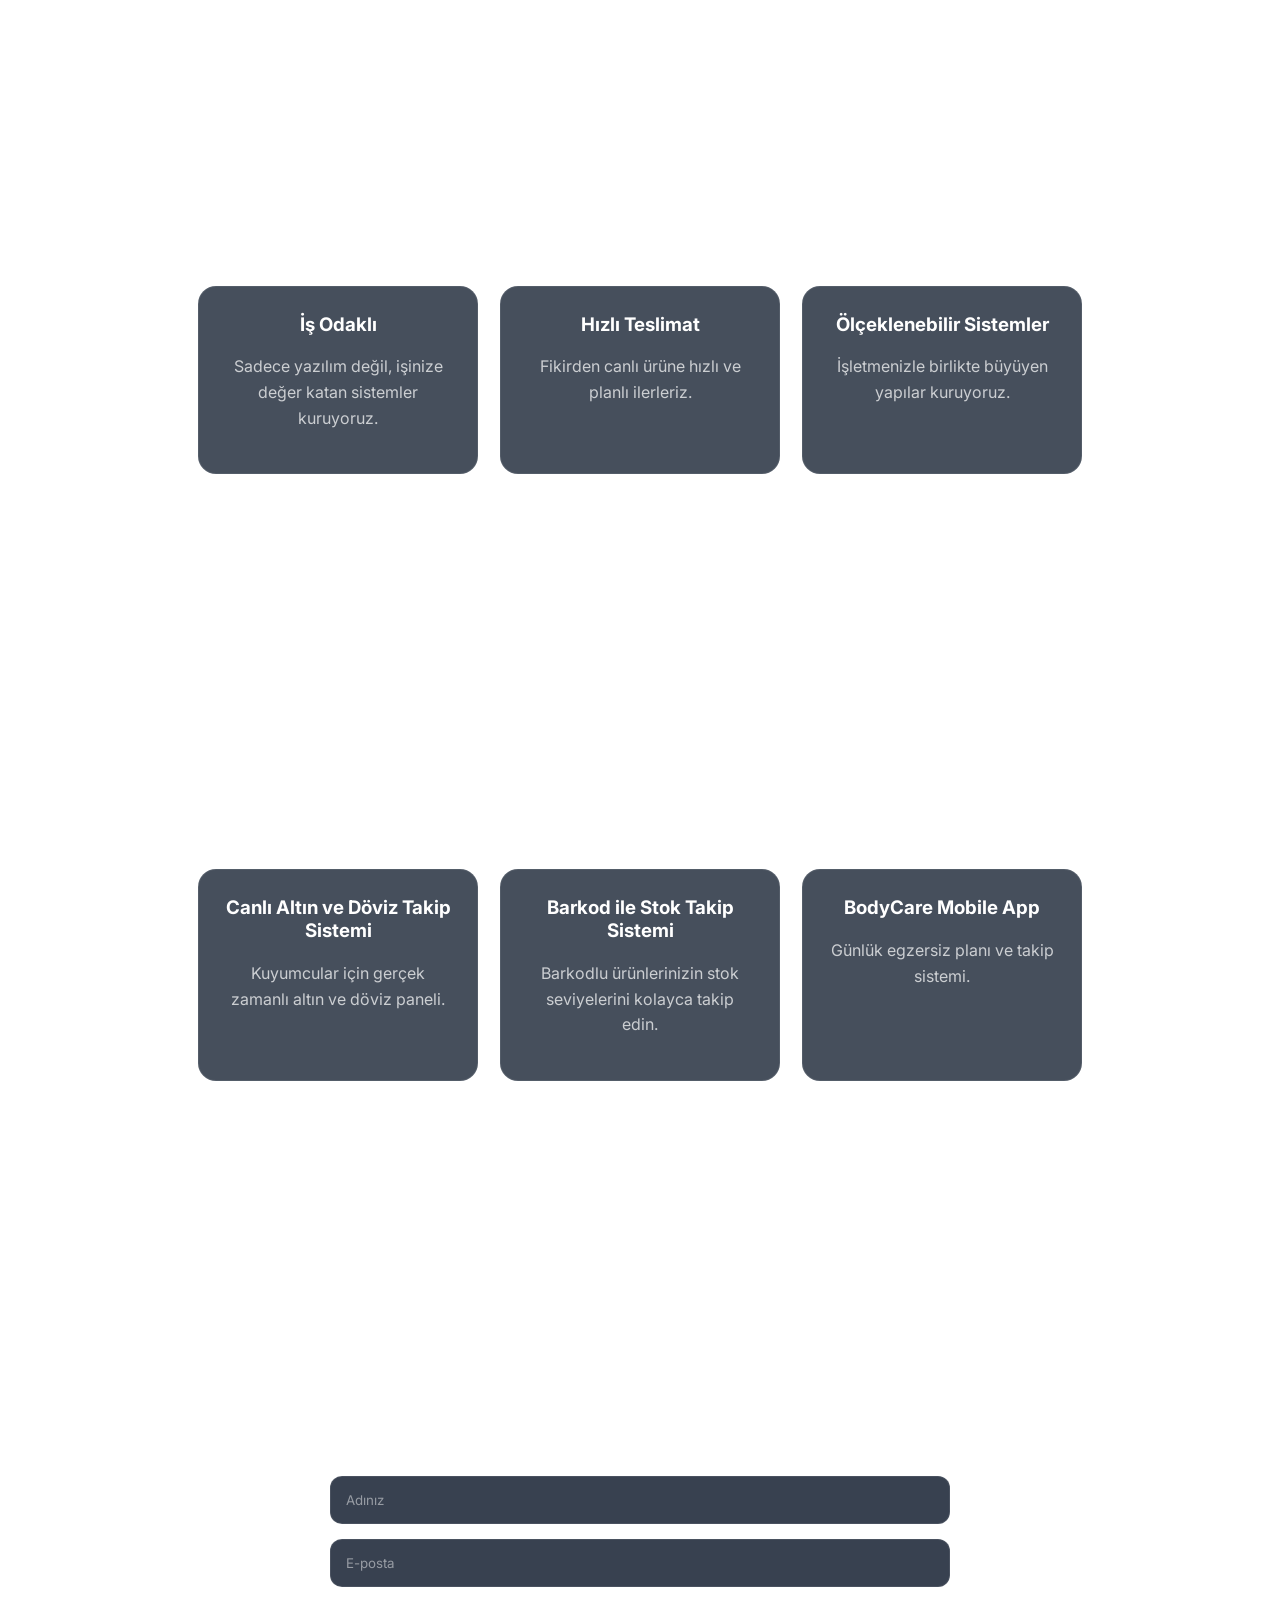
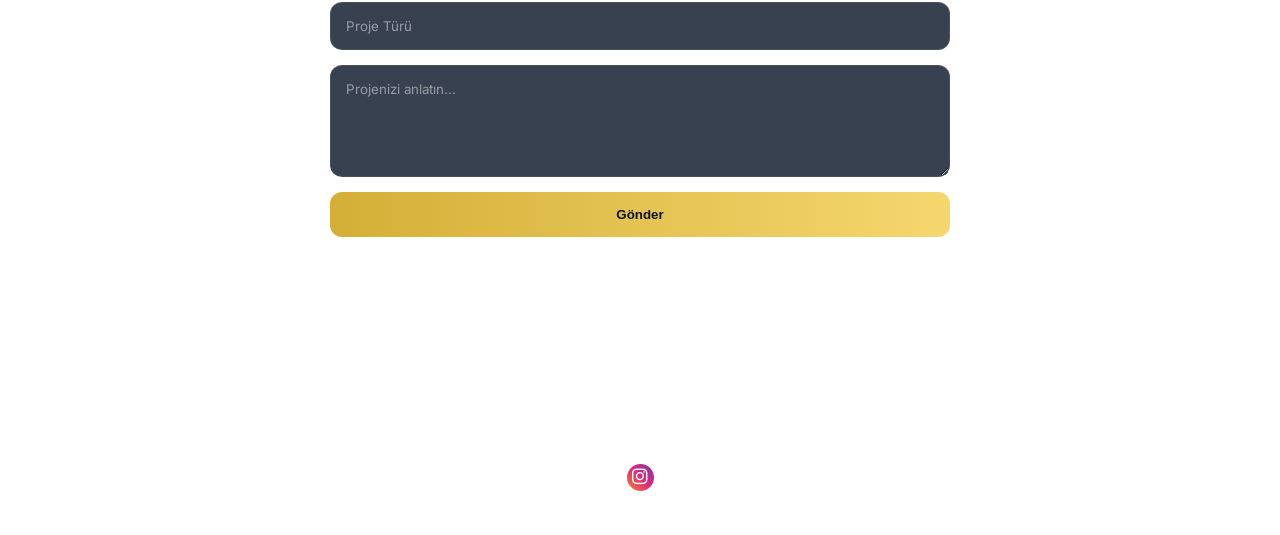
==== commit f24df6f6: "Align EN and DE header with Turkish layout" ====
--- a/index.html
+++ b/index.html
@@ -688,20 +688,24 @@
 }
 </style>
 <link rel="stylesheet" href="avatar.css">
+
 <style id="drealima-logo-size">
+/* Tum dillerde ortak logo boyutu */
 img[src="logo.png"] {
-    width: 150px !important;
+    width: 125px !important;
     max-width: 100% !important;
     height: auto !important;
     object-fit: contain;
+    display: block;
 }
 
 @media (max-width: 768px) {
     img[src="logo.png"] {
-        width: 110px !important;
+        width: 95px !important;
     }
 }
 </style>
+
 </head>
 
 <body>
